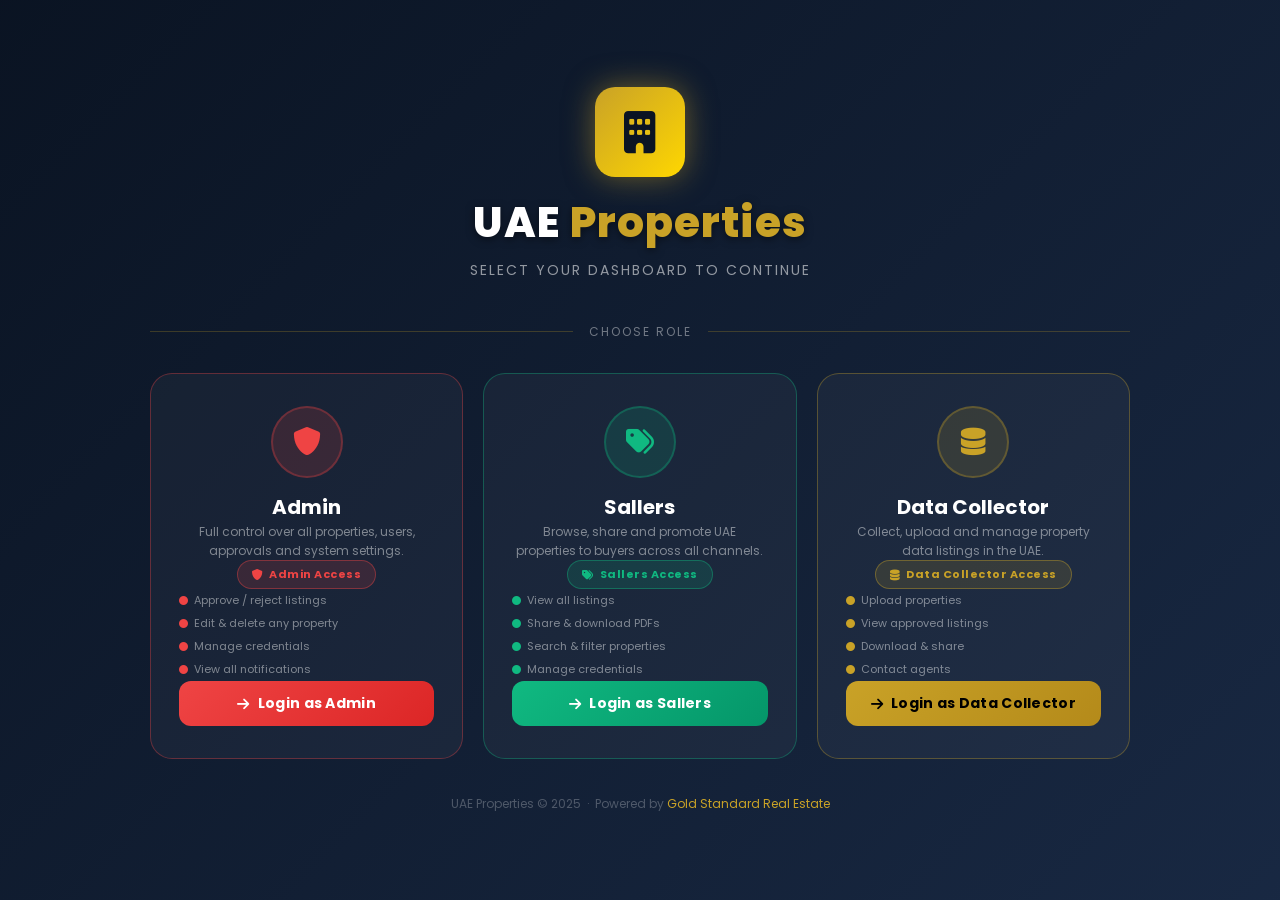
==== index.html @ 4ea193b5 "Add files via upload" ====
<!DOCTYPE html>
<html lang="en">

<head>
  <meta charset="UTF-8">
  <meta name="viewport" content="width=device-width, initial-scale=1.0">
  <title>UAE Properties – Login Portal</title>
  <link rel="preconnect" href="https://fonts.googleapis.com">
  <link href="https://fonts.googleapis.com/css2?family=Poppins:wght@300;400;500;600;700;800&display=swap"
    rel="stylesheet">
  <link rel="stylesheet" href="https://cdnjs.cloudflare.com/ajax/libs/font-awesome/6.0.0-beta3/css/all.min.css">
  <style>
    * {
      margin: 0;
      padding: 0;
      box-sizing: border-box;
      font-family: 'Poppins', sans-serif
    }

    :root {
      --primary: #c9a227;
      --primary-dark: #b48a1a;
      --admin: #ef4444;
      --marketing: #10b981;
      --user: #c9a227
    }

    body {
      min-height: 100vh;
      display: flex;
      flex-direction: column;
      justify-content: center;
      align-items: center;
      background: #0b1423;
      overflow-x: hidden;
      padding: 20px
    }

    /* ===== BACKGROUND ===== */
    .bg-wrap {
      position: fixed;
      inset: 0;
      z-index: 0
    }

    .bg-wrap img {
      width: 100%;
      height: 100%;
      object-fit: cover;
      opacity: 0.18
    }

    .bg-overlay {
      position: absolute;
      inset: 0;
      background: linear-gradient(135deg, #0b1423ee 0%, #1a2a45ee 100%)
    }

    /* Animated gold lines */
    .bg-lines {
      position: fixed;
      inset: 0;
      z-index: 0;
      pointer-events: none;
      overflow: hidden
    }

    .bg-lines span {
      position: absolute;
      display: block;
      background: linear-gradient(90deg, transparent, rgba(201, 162, 39, 0.15), transparent);
      height: 1px;
      width: 100%;
      animation: lineScan 6s linear infinite;
      opacity: 0
    }

    .bg-lines span:nth-child(1) {
      top: 20%;
      animation-delay: 0s
    }

    .bg-lines span:nth-child(2) {
      top: 45%;
      animation-delay: 2s
    }

    .bg-lines span:nth-child(3) {
      top: 70%;
      animation-delay: 4s
    }

    @keyframes lineScan {
      0% {
        opacity: 0;
        transform: translateX(-100%)
      }

      20% {
        opacity: 1
      }

      80% {
        opacity: 1
      }

      100% {
        opacity: 0;
        transform: translateX(100%)
      }
    }

    /* ===== PORTAL WRAPPER ===== */
    .portal {
      position: relative;
      z-index: 1;
      width: 100%;
      max-width: 980px
    }

    /* ===== HEADER ===== */
    .portal-header {
      text-align: center;
      margin-bottom: 42px
    }

    .portal-logo {
      width: 90px;
      height: 90px;
      object-fit: contain;
      margin-bottom: 14px;
      filter: drop-shadow(0 0 24px rgba(201, 162, 39, 0.5));
      animation: logoPulse 3s ease-in-out infinite
    }

    @keyframes logoPulse {

      0%,
      100% {
        filter: drop-shadow(0 0 20px rgba(201, 162, 39, 0.4))
      }

      50% {
        filter: drop-shadow(0 0 40px rgba(201, 162, 39, 0.8))
      }
    }

    .portal-logo-fallback {
      width: 90px;
      height: 90px;
      background: linear-gradient(135deg, #c9a227, #ffd700);
      border-radius: 20px;
      display: flex;
      align-items: center;
      justify-content: center;
      margin: 0 auto 14px;
      box-shadow: 0 0 30px rgba(201, 162, 39, 0.5);
      animation: logoPulse 3s ease-in-out infinite
    }

    .portal-logo-fallback i {
      font-size: 42px;
      color: #0b1423
    }

    .portal-header h1 {
      font-size: clamp(26px, 5vw, 42px);
      font-weight: 800;
      color: #fff;
      letter-spacing: 1px;
      text-shadow: 0 2px 8px rgba(0, 0, 0, 0.5)
    }

    .portal-header h1 span {
      color: var(--primary)
    }

    .portal-tagline {
      color: rgba(255, 255, 255, 0.55);
      font-size: 14px;
      margin-top: 6px;
      letter-spacing: 2px;
      text-transform: uppercase
    }

    /* ===== DIVIDER ===== */
    .portal-divider {
      display: flex;
      align-items: center;
      gap: 16px;
      margin-bottom: 32px
    }

    .portal-divider::before,
    .portal-divider::after {
      content: '';
      flex: 1;
      height: 1px;
      background: rgba(201, 162, 39, 0.25)
    }

    .portal-divider span {
      color: rgba(255, 255, 255, 0.4);
      font-size: 12px;
      white-space: nowrap;
      letter-spacing: 2px
    }

    /* ===== CARDS GRID ===== */
    .cards-grid {
      display: grid;
      grid-template-columns: repeat(3, 1fr);
      gap: 20px
    }

    /* ===== LOGIN CARD ===== */
    .login-card {
      background: rgba(255, 255, 255, 0.04);
      border: 1.5px solid rgba(255, 255, 255, 0.1);
      border-radius: 22px;
      padding: 32px 28px;
      cursor: pointer;
      transition: all 0.35s cubic-bezier(0.175, 0.885, 0.32, 1.275);
      position: relative;
      overflow: hidden;
      text-align: center;
      display: flex;
      flex-direction: column;
      align-items: center;
      gap: 14px
    }

    .login-card::before {
      content: '';
      position: absolute;
      inset: 0;
      border-radius: 22px;
      opacity: 0;
      transition: opacity 0.3s
    }

    .login-card:hover {
      transform: translateY(-8px);
      box-shadow: 0 24px 60px rgba(0, 0, 0, 0.4)
    }

    .login-card:hover::before {
      opacity: 1
    }

    /* Admin card */
    .card-admin {
      border-color: rgba(239, 68, 68, 0.35)
    }

    .card-admin::before {
      background: radial-gradient(ellipse at top, rgba(239, 68, 68, 0.12) 0%, transparent 70%)
    }

    .card-admin:hover {
      border-color: rgba(239, 68, 68, 0.7);
      box-shadow: 0 24px 60px rgba(239, 68, 68, 0.2)
    }

    /* Marketing card */
    .card-marketing {
      border-color: rgba(16, 185, 129, 0.35)
    }

    .card-marketing::before {
      background: radial-gradient(ellipse at top, rgba(16, 185, 129, 0.12) 0%, transparent 70%)
    }

    .card-marketing:hover {
      border-color: rgba(16, 185, 129, 0.7);
      box-shadow: 0 24px 60px rgba(16, 185, 129, 0.2)
    }

    /* User card */
    .card-user {
      border-color: rgba(201, 162, 39, 0.35)
    }

    .card-user::before {
      background: radial-gradient(ellipse at top, rgba(201, 162, 39, 0.12) 0%, transparent 70%)
    }

    .card-user:hover {
      border-color: rgba(201, 162, 39, 0.7);
      box-shadow: 0 24px 60px rgba(201, 162, 39, 0.2)
    }

    /* Card Icon */
    .card-icon-wrap {
      width: 72px;
      height: 72px;
      border-radius: 50%;
      display: flex;
      align-items: center;
      justify-content: center;
      font-size: 28px;
      position: relative;
      z-index: 1
    }

    .card-admin .card-icon-wrap {
      background: rgba(239, 68, 68, 0.15);
      color: #ef4444;
      border: 2px solid rgba(239, 68, 68, 0.3)
    }

    .card-marketing .card-icon-wrap {
      background: rgba(16, 185, 129, 0.15);
      color: #10b981;
      border: 2px solid rgba(16, 185, 129, 0.3)
    }

    .card-user .card-icon-wrap {
      background: rgba(201, 162, 39, 0.15);
      color: #c9a227;
      border: 2px solid rgba(201, 162, 39, 0.3)
    }

    .card-title {
      font-size: 20px;
      font-weight: 700;
      color: #fff;
      position: relative;
      z-index: 1
    }

    .card-desc {
      font-size: 12px;
      color: rgba(255, 255, 255, 0.45);
      line-height: 1.6;
      position: relative;
      z-index: 1
    }

    /* Card badge */
    .card-badge {
      display: inline-flex;
      align-items: center;
      gap: 6px;
      padding: 5px 14px;
      border-radius: 20px;
      font-size: 11px;
      font-weight: 700;
      letter-spacing: 0.5px;
      position: relative;
      z-index: 1
    }

    .card-admin .card-badge {
      background: rgba(239, 68, 68, 0.15);
      color: #ef4444;
      border: 1px solid rgba(239, 68, 68, 0.4)
    }

    .card-marketing .card-badge {
      background: rgba(16, 185, 129, 0.15);
      color: #10b981;
      border: 1px solid rgba(16, 185, 129, 0.4)
    }

    .card-user .card-badge {
      background: rgba(201, 162, 39, 0.15);
      color: #c9a227;
      border: 1px solid rgba(201, 162, 39, 0.4)
    }

    /* Card CTA button */
    .card-btn {
      width: 100%;
      padding: 12px;
      border: none;
      border-radius: 12px;
      font-size: 14px;
      font-weight: 700;
      cursor: pointer;
      transition: all 0.3s;
      display: flex;
      align-items: center;
      justify-content: center;
      gap: 8px;
      position: relative;
      z-index: 1;
      letter-spacing: 0.3px
    }

    .card-admin .card-btn {
      background: linear-gradient(135deg, #ef4444, #dc2626);
      color: #fff
    }

    .card-admin .card-btn:hover {
      background: linear-gradient(135deg, #dc2626, #b91c1c);
      box-shadow: 0 6px 20px rgba(239, 68, 68, 0.4)
    }

    .card-marketing .card-btn {
      background: linear-gradient(135deg, #10b981, #059669);
      color: #fff
    }

    .card-marketing .card-btn:hover {
      background: linear-gradient(135deg, #059669, #047857);
      box-shadow: 0 6px 20px rgba(16, 185, 129, 0.4)
    }

    .card-user .card-btn {
      background: linear-gradient(135deg, #c9a227, #b48a1a);
      color: #000
    }

    .card-user .card-btn:hover {
      background: linear-gradient(135deg, #d4ad30, #c9a227);
      box-shadow: 0 6px 20px rgba(201, 162, 39, 0.4)
    }

    /* Features list */
    .card-features {
      list-style: none;
      width: 100%;
      text-align: left;
      position: relative;
      z-index: 1
    }

    .card-features li {
      font-size: 11px;
      color: rgba(255, 255, 255, 0.45);
      padding: 3px 0;
      display: flex;
      align-items: center;
      gap: 6px
    }

    .card-features li i {
      font-size: 9px
    }

    .card-admin .card-features li i {
      color: #ef4444
    }

    .card-marketing .card-features li i {
      color: #10b981
    }

    .card-user .card-features li i {
      color: #c9a227
    }

    /* ===== FOOTER ===== */
    .portal-footer {
      text-align: center;
      margin-top: 36px;
      color: rgba(255, 255, 255, 0.25);
      font-size: 12px;
      position: relative;
      z-index: 1
    }

    .portal-footer span {
      color: var(--primary)
    }

    /* ===== MOBILE RESPONSIVE ===== */
    @media(max-width:700px) {
      .cards-grid {
        grid-template-columns: 1fr;
        gap: 14px
      }

      .login-card {
        flex-direction: row;
        text-align: left;
        padding: 20px;
        gap: 16px;
        align-items: center
      }

      .card-icon-wrap {
        width: 52px;
        height: 52px;
        font-size: 20px;
        flex-shrink: 0
      }

      .card-features {
        display: none
      }

      .card-title {
        font-size: 17px
      }

      .card-desc {
        font-size: 11px
      }

      .portal-header {
        margin-bottom: 28px
      }

      .cards-grid-inner {
        flex: 1;
        display: flex;
        flex-direction: column;
        gap: 8px;
        min-width: 0
      }

      .card-btn {
        padding: 10px
      }
    }

    @media(max-width:480px) {
      body {
        padding: 14px
      }

      .portal-header h1 {
        font-size: 22px
      }

      .portal-logo-fallback {
        width: 70px;
        height: 70px
      }

      .portal-logo-fallback i {
        font-size: 32px
      }
    }
  </style>
</head>

<body>

  <!-- Background -->
  <div class="bg-wrap">
    <img src="https://images.unsplash.com/photo-1512453979798-5ea266f8880c?w=1600" alt=""
      onerror="this.style.display='none'">
    <div class="bg-overlay"></div>
  </div>
  <div class="bg-lines"><span></span><span></span><span></span></div>

  <!-- Portal -->
  <div class="portal">

    <!-- Header -->
    <div class="portal-header">
      <div class="portal-logo-fallback">
        <i class="fas fa-building"></i>
      </div>
      <h1>UAE <span>Properties</span></h1>
      <p class="portal-tagline">Select your dashboard to continue</p>
    </div>

    <div class="portal-divider"><span>CHOOSE ROLE</span></div>

    <!-- Cards -->
    <div class="cards-grid">

      <!-- Admin -->
      <div class="login-card card-admin" onclick="goto('admin.html')">
        <div class="card-icon-wrap"><i class="fas fa-shield-alt"></i></div>
        <div class="cards-grid-inner" style="width:100%">
          <div class="card-title">Admin</div>
          <div class="card-desc">Full control over all properties, users, approvals and system settings.</div>
          <div class="card-badge"><i class="fas fa-shield-alt"></i> Admin Access</div>
          <ul class="card-features">
            <li><i class="fas fa-circle"></i> Approve / reject listings</li>
            <li><i class="fas fa-circle"></i> Edit & delete any property</li>
            <li><i class="fas fa-circle"></i> Manage credentials</li>
            <li><i class="fas fa-circle"></i> View all notifications</li>
          </ul>
          <button class="card-btn"><i class="fas fa-arrow-right"></i> Login as Admin</button>
        </div>
      </div>

      <!-- Marketing -->
      <div class="login-card card-marketing" onclick="goto('sallers.html')">
        <div class="card-icon-wrap"><i class="fas fa-tags"></i></div>
        <div class="cards-grid-inner" style="width:100%">
          <div class="card-title">Sallers</div>
          <div class="card-desc">Browse, share and promote UAE properties to buyers across all channels.</div>
          <div class="card-badge"><i class="fas fa-tags"></i> Sallers Access</div>
          <ul class="card-features">
            <li><i class="fas fa-circle"></i> View all listings</li>
            <li><i class="fas fa-circle"></i> Share & download PDFs</li>
            <li><i class="fas fa-circle"></i> Search & filter properties</li>
            <li><i class="fas fa-circle"></i> Manage credentials</li>
          </ul>
          <button class="card-btn"><i class="fas fa-arrow-right"></i> Login as Sallers</button>
        </div>
      </div>

      <!-- User -->
      <div class="login-card card-user" onclick="goto('data_collector.html')">
        <div class="card-icon-wrap"><i class="fas fa-database"></i></div>
        <div class="cards-grid-inner" style="width:100%">
          <div class="card-title">Data Collector</div>
          <div class="card-desc">Collect, upload and manage property data listings in the UAE.</div>
          <div class="card-badge"><i class="fas fa-database"></i> Data Collector Access</div>
          <ul class="card-features">
            <li><i class="fas fa-circle"></i> Upload properties</li>
            <li><i class="fas fa-circle"></i> View approved listings</li>
            <li><i class="fas fa-circle"></i> Download & share</li>
            <li><i class="fas fa-circle"></i> Contact agents</li>
          </ul>
          <button class="card-btn"><i class="fas fa-arrow-right"></i> Login as Data Collector</button>
        </div>
      </div>

    </div>

    <div class="portal-footer">
      <p>UAE Properties &copy; 2025 &nbsp;·&nbsp; Powered by <span>Gold Standard Real Estate</span></p>
    </div>
  </div>

  <script>
    function goto(page) {
      // ripple effect
      window.location.href = page;
    }

    // tawk to plugin code 
    // ============================
    var Tawk_API = Tawk_API || {}, Tawk_LoadStart = new Date();
    (function () {
      var s1 = document.createElement("script"), s0 = document.getElementsByTagName("script")[0];
      s1.async = true;
      s1.src = 'https://embed.tawk.to/69eee946d0fd481c759f8d42/1jn6juf3h';
      s1.charset = 'UTF-8';
      s1.setAttribute('crossorigin', '*');
      s0.parentNode.insertBefore(s1, s0);
    })();

    // Keyboard nav
    document.querySelectorAll('.login-card').forEach(card => {
      card.setAttribute('tabindex', '0');
      card.addEventListener('keypress', e => { if (e.key === 'Enter') card.click() });
    });
  </script>
</body>

</html>
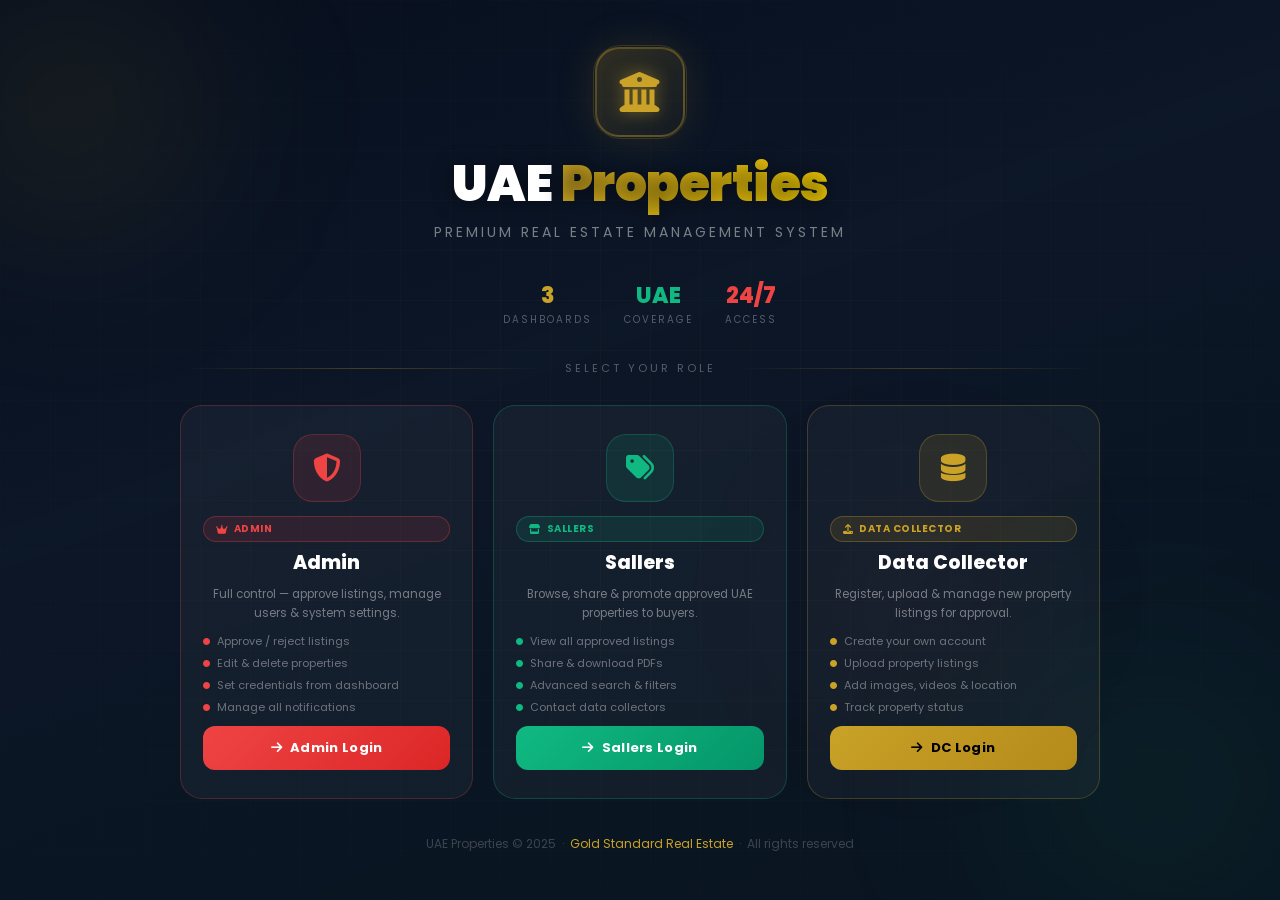
==== commit 33959334: "Add files via upload" ====
--- a/index.html
+++ b/index.html
@@ -1,652 +1,208 @@
 <!DOCTYPE html>
 <html lang="en">
-
 <head>
-  <meta charset="UTF-8">
-  <meta name="viewport" content="width=device-width, initial-scale=1.0">
-  <title>UAE Properties – Login Portal</title>
-  <link rel="preconnect" href="https://fonts.googleapis.com">
-  <link href="https://fonts.googleapis.com/css2?family=Poppins:wght@300;400;500;600;700;800&display=swap"
-    rel="stylesheet">
-  <link rel="stylesheet" href="https://cdnjs.cloudflare.com/ajax/libs/font-awesome/6.0.0-beta3/css/all.min.css">
-  <style>
-    * {
-      margin: 0;
-      padding: 0;
-      box-sizing: border-box;
-      font-family: 'Poppins', sans-serif
-    }
-
-    :root {
-      --primary: #c9a227;
-      --primary-dark: #b48a1a;
-      --admin: #ef4444;
-      --marketing: #10b981;
-      --user: #c9a227
-    }
-
-    body {
-      min-height: 100vh;
-      display: flex;
-      flex-direction: column;
-      justify-content: center;
-      align-items: center;
-      background: #0b1423;
-      overflow-x: hidden;
-      padding: 20px
-    }
-
-    /* ===== BACKGROUND ===== */
-    .bg-wrap {
-      position: fixed;
-      inset: 0;
-      z-index: 0
-    }
-
-    .bg-wrap img {
-      width: 100%;
-      height: 100%;
-      object-fit: cover;
-      opacity: 0.18
-    }
-
-    .bg-overlay {
-      position: absolute;
-      inset: 0;
-      background: linear-gradient(135deg, #0b1423ee 0%, #1a2a45ee 100%)
-    }
-
-    /* Animated gold lines */
-    .bg-lines {
-      position: fixed;
-      inset: 0;
-      z-index: 0;
-      pointer-events: none;
-      overflow: hidden
-    }
-
-    .bg-lines span {
-      position: absolute;
-      display: block;
-      background: linear-gradient(90deg, transparent, rgba(201, 162, 39, 0.15), transparent);
-      height: 1px;
-      width: 100%;
-      animation: lineScan 6s linear infinite;
-      opacity: 0
-    }
-
-    .bg-lines span:nth-child(1) {
-      top: 20%;
-      animation-delay: 0s
-    }
-
-    .bg-lines span:nth-child(2) {
-      top: 45%;
-      animation-delay: 2s
-    }
-
-    .bg-lines span:nth-child(3) {
-      top: 70%;
-      animation-delay: 4s
-    }
-
-    @keyframes lineScan {
-      0% {
-        opacity: 0;
-        transform: translateX(-100%)
-      }
-
-      20% {
-        opacity: 1
-      }
-
-      80% {
-        opacity: 1
-      }
-
-      100% {
-        opacity: 0;
-        transform: translateX(100%)
-      }
-    }
-
-    /* ===== PORTAL WRAPPER ===== */
-    .portal {
-      position: relative;
-      z-index: 1;
-      width: 100%;
-      max-width: 980px
-    }
-
-    /* ===== HEADER ===== */
-    .portal-header {
-      text-align: center;
-      margin-bottom: 42px
-    }
-
-    .portal-logo {
-      width: 90px;
-      height: 90px;
-      object-fit: contain;
-      margin-bottom: 14px;
-      filter: drop-shadow(0 0 24px rgba(201, 162, 39, 0.5));
-      animation: logoPulse 3s ease-in-out infinite
-    }
-
-    @keyframes logoPulse {
-
-      0%,
-      100% {
-        filter: drop-shadow(0 0 20px rgba(201, 162, 39, 0.4))
-      }
-
-      50% {
-        filter: drop-shadow(0 0 40px rgba(201, 162, 39, 0.8))
-      }
-    }
-
-    .portal-logo-fallback {
-      width: 90px;
-      height: 90px;
-      background: linear-gradient(135deg, #c9a227, #ffd700);
-      border-radius: 20px;
-      display: flex;
-      align-items: center;
-      justify-content: center;
-      margin: 0 auto 14px;
-      box-shadow: 0 0 30px rgba(201, 162, 39, 0.5);
-      animation: logoPulse 3s ease-in-out infinite
-    }
-
-    .portal-logo-fallback i {
-      font-size: 42px;
-      color: #0b1423
-    }
-
-    .portal-header h1 {
-      font-size: clamp(26px, 5vw, 42px);
-      font-weight: 800;
-      color: #fff;
-      letter-spacing: 1px;
-      text-shadow: 0 2px 8px rgba(0, 0, 0, 0.5)
-    }
-
-    .portal-header h1 span {
-      color: var(--primary)
-    }
-
-    .portal-tagline {
-      color: rgba(255, 255, 255, 0.55);
-      font-size: 14px;
-      margin-top: 6px;
-      letter-spacing: 2px;
-      text-transform: uppercase
-    }
-
-    /* ===== DIVIDER ===== */
-    .portal-divider {
-      display: flex;
-      align-items: center;
-      gap: 16px;
-      margin-bottom: 32px
-    }
-
-    .portal-divider::before,
-    .portal-divider::after {
-      content: '';
-      flex: 1;
-      height: 1px;
-      background: rgba(201, 162, 39, 0.25)
-    }
-
-    .portal-divider span {
-      color: rgba(255, 255, 255, 0.4);
-      font-size: 12px;
-      white-space: nowrap;
-      letter-spacing: 2px
-    }
-
-    /* ===== CARDS GRID ===== */
-    .cards-grid {
-      display: grid;
-      grid-template-columns: repeat(3, 1fr);
-      gap: 20px
-    }
-
-    /* ===== LOGIN CARD ===== */
-    .login-card {
-      background: rgba(255, 255, 255, 0.04);
-      border: 1.5px solid rgba(255, 255, 255, 0.1);
-      border-radius: 22px;
-      padding: 32px 28px;
-      cursor: pointer;
-      transition: all 0.35s cubic-bezier(0.175, 0.885, 0.32, 1.275);
-      position: relative;
-      overflow: hidden;
-      text-align: center;
-      display: flex;
-      flex-direction: column;
-      align-items: center;
-      gap: 14px
-    }
-
-    .login-card::before {
-      content: '';
-      position: absolute;
-      inset: 0;
-      border-radius: 22px;
-      opacity: 0;
-      transition: opacity 0.3s
-    }
-
-    .login-card:hover {
-      transform: translateY(-8px);
-      box-shadow: 0 24px 60px rgba(0, 0, 0, 0.4)
-    }
-
-    .login-card:hover::before {
-      opacity: 1
-    }
-
-    /* Admin card */
-    .card-admin {
-      border-color: rgba(239, 68, 68, 0.35)
-    }
-
-    .card-admin::before {
-      background: radial-gradient(ellipse at top, rgba(239, 68, 68, 0.12) 0%, transparent 70%)
-    }
-
-    .card-admin:hover {
-      border-color: rgba(239, 68, 68, 0.7);
-      box-shadow: 0 24px 60px rgba(239, 68, 68, 0.2)
-    }
-
-    /* Marketing card */
-    .card-marketing {
-      border-color: rgba(16, 185, 129, 0.35)
-    }
-
-    .card-marketing::before {
-      background: radial-gradient(ellipse at top, rgba(16, 185, 129, 0.12) 0%, transparent 70%)
-    }
-
-    .card-marketing:hover {
-      border-color: rgba(16, 185, 129, 0.7);
-      box-shadow: 0 24px 60px rgba(16, 185, 129, 0.2)
-    }
-
-    /* User card */
-    .card-user {
-      border-color: rgba(201, 162, 39, 0.35)
-    }
-
-    .card-user::before {
-      background: radial-gradient(ellipse at top, rgba(201, 162, 39, 0.12) 0%, transparent 70%)
-    }
-
-    .card-user:hover {
-      border-color: rgba(201, 162, 39, 0.7);
-      box-shadow: 0 24px 60px rgba(201, 162, 39, 0.2)
-    }
-
-    /* Card Icon */
-    .card-icon-wrap {
-      width: 72px;
-      height: 72px;
-      border-radius: 50%;
-      display: flex;
-      align-items: center;
-      justify-content: center;
-      font-size: 28px;
-      position: relative;
-      z-index: 1
-    }
-
-    .card-admin .card-icon-wrap {
-      background: rgba(239, 68, 68, 0.15);
-      color: #ef4444;
-      border: 2px solid rgba(239, 68, 68, 0.3)
-    }
-
-    .card-marketing .card-icon-wrap {
-      background: rgba(16, 185, 129, 0.15);
-      color: #10b981;
-      border: 2px solid rgba(16, 185, 129, 0.3)
-    }
-
-    .card-user .card-icon-wrap {
-      background: rgba(201, 162, 39, 0.15);
-      color: #c9a227;
-      border: 2px solid rgba(201, 162, 39, 0.3)
-    }
-
-    .card-title {
-      font-size: 20px;
-      font-weight: 700;
-      color: #fff;
-      position: relative;
-      z-index: 1
-    }
-
-    .card-desc {
-      font-size: 12px;
-      color: rgba(255, 255, 255, 0.45);
-      line-height: 1.6;
-      position: relative;
-      z-index: 1
-    }
-
-    /* Card badge */
-    .card-badge {
-      display: inline-flex;
-      align-items: center;
-      gap: 6px;
-      padding: 5px 14px;
-      border-radius: 20px;
-      font-size: 11px;
-      font-weight: 700;
-      letter-spacing: 0.5px;
-      position: relative;
-      z-index: 1
-    }
-
-    .card-admin .card-badge {
-      background: rgba(239, 68, 68, 0.15);
-      color: #ef4444;
-      border: 1px solid rgba(239, 68, 68, 0.4)
-    }
-
-    .card-marketing .card-badge {
-      background: rgba(16, 185, 129, 0.15);
-      color: #10b981;
-      border: 1px solid rgba(16, 185, 129, 0.4)
-    }
-
-    .card-user .card-badge {
-      background: rgba(201, 162, 39, 0.15);
-      color: #c9a227;
-      border: 1px solid rgba(201, 162, 39, 0.4)
-    }
-
-    /* Card CTA button */
-    .card-btn {
-      width: 100%;
-      padding: 12px;
-      border: none;
-      border-radius: 12px;
-      font-size: 14px;
-      font-weight: 700;
-      cursor: pointer;
-      transition: all 0.3s;
-      display: flex;
-      align-items: center;
-      justify-content: center;
-      gap: 8px;
-      position: relative;
-      z-index: 1;
-      letter-spacing: 0.3px
-    }
-
-    .card-admin .card-btn {
-      background: linear-gradient(135deg, #ef4444, #dc2626);
-      color: #fff
-    }
-
-    .card-admin .card-btn:hover {
-      background: linear-gradient(135deg, #dc2626, #b91c1c);
-      box-shadow: 0 6px 20px rgba(239, 68, 68, 0.4)
-    }
-
-    .card-marketing .card-btn {
-      background: linear-gradient(135deg, #10b981, #059669);
-      color: #fff
-    }
-
-    .card-marketing .card-btn:hover {
-      background: linear-gradient(135deg, #059669, #047857);
-      box-shadow: 0 6px 20px rgba(16, 185, 129, 0.4)
-    }
-
-    .card-user .card-btn {
-      background: linear-gradient(135deg, #c9a227, #b48a1a);
-      color: #000
-    }
-
-    .card-user .card-btn:hover {
-      background: linear-gradient(135deg, #d4ad30, #c9a227);
-      box-shadow: 0 6px 20px rgba(201, 162, 39, 0.4)
-    }
-
-    /* Features list */
-    .card-features {
-      list-style: none;
-      width: 100%;
-      text-align: left;
-      position: relative;
-      z-index: 1
-    }
-
-    .card-features li {
-      font-size: 11px;
-      color: rgba(255, 255, 255, 0.45);
-      padding: 3px 0;
-      display: flex;
-      align-items: center;
-      gap: 6px
-    }
-
-    .card-features li i {
-      font-size: 9px
-    }
-
-    .card-admin .card-features li i {
-      color: #ef4444
-    }
-
-    .card-marketing .card-features li i {
-      color: #10b981
-    }
-
-    .card-user .card-features li i {
-      color: #c9a227
-    }
-
-    /* ===== FOOTER ===== */
-    .portal-footer {
-      text-align: center;
-      margin-top: 36px;
-      color: rgba(255, 255, 255, 0.25);
-      font-size: 12px;
-      position: relative;
-      z-index: 1
-    }
-
-    .portal-footer span {
-      color: var(--primary)
-    }
-
-    /* ===== MOBILE RESPONSIVE ===== */
-    @media(max-width:700px) {
-      .cards-grid {
-        grid-template-columns: 1fr;
-        gap: 14px
-      }
-
-      .login-card {
-        flex-direction: row;
-        text-align: left;
-        padding: 20px;
-        gap: 16px;
-        align-items: center
-      }
-
-      .card-icon-wrap {
-        width: 52px;
-        height: 52px;
-        font-size: 20px;
-        flex-shrink: 0
-      }
-
-      .card-features {
-        display: none
-      }
-
-      .card-title {
-        font-size: 17px
-      }
-
-      .card-desc {
-        font-size: 11px
-      }
-
-      .portal-header {
-        margin-bottom: 28px
-      }
-
-      .cards-grid-inner {
-        flex: 1;
-        display: flex;
-        flex-direction: column;
-        gap: 8px;
-        min-width: 0
-      }
-
-      .card-btn {
-        padding: 10px
-      }
-    }
-
-    @media(max-width:480px) {
-      body {
-        padding: 14px
-      }
-
-      .portal-header h1 {
-        font-size: 22px
-      }
-
-      .portal-logo-fallback {
-        width: 70px;
-        height: 70px
-      }
-
-      .portal-logo-fallback i {
-        font-size: 32px
-      }
-    }
-  </style>
+<meta charset="UTF-8">
+<meta name="viewport" content="width=device-width, initial-scale=1.0">
+<title>UAE Properties — Portal</title>
+<link href="https://fonts.googleapis.com/css2?family=Poppins:wght@300;400;500;600;700;800;900&display=swap" rel="stylesheet">
+<link rel="stylesheet" href="https://cdnjs.cloudflare.com/ajax/libs/font-awesome/6.4.0/css/all.min.css">
+<style>
+*{margin:0;padding:0;box-sizing:border-box}
+:root{--gold:#c9a227;--gold-light:#ffd700;--gold-dark:#a07c10;--red:#ef4444;--green:#10b981;--bg:#080f1e;--bg2:#0d1829;--card-bg:rgba(255,255,255,0.04)}
+body{font-family:'Poppins',sans-serif;min-height:100vh;background:var(--bg);display:flex;flex-direction:column;overflow-x:hidden}
+.bg-scene{position:fixed;inset:0;z-index:0;overflow:hidden}
+.bg-img{position:absolute;inset:0;background:url('https://images.unsplash.com/photo-1512453979798-5ea266f8880c?w=1600&q=80') center/cover no-repeat;opacity:.12;filter:blur(2px) brightness(0.6);animation:bgPan 30s ease-in-out infinite alternate}
+@keyframes bgPan{from{transform:scale(1.05) translateX(0)}to{transform:scale(1.12) translateX(-2%)}}
+.bg-grad{position:absolute;inset:0;background:linear-gradient(160deg,#080f1eee 0%,#0d1829dd 40%,#0a1520ee 100%)}
+.bg-grid{position:absolute;inset:0;background-image:linear-gradient(rgba(201,162,39,.04) 1px,transparent 1px),linear-gradient(90deg,rgba(201,162,39,.04) 1px,transparent 1px);background-size:50px 50px;mask-image:radial-gradient(ellipse 80% 80% at 50% 50%,black 0%,transparent 100%)}
+.orb{position:absolute;border-radius:50%;filter:blur(80px);animation:orbFloat 8s ease-in-out infinite;pointer-events:none}
+.orb-1{width:400px;height:400px;background:radial-gradient(circle,rgba(201,162,39,.12),transparent 70%);top:-10%;left:-10%;animation-delay:0s}
+.orb-2{width:500px;height:500px;background:radial-gradient(circle,rgba(16,185,129,.08),transparent 70%);bottom:-15%;right:-10%;animation-delay:3s}
+.orb-3{width:300px;height:300px;background:radial-gradient(circle,rgba(239,68,68,.07),transparent 70%);top:50%;left:60%;animation-delay:5s}
+@keyframes orbFloat{0%,100%{transform:translateY(0)}50%{transform:translateY(-30px)}}
+.scan-lines{position:absolute;inset:0;overflow:hidden;pointer-events:none}
+.scan-line{position:absolute;width:100%;height:1px;background:linear-gradient(90deg,transparent,rgba(201,162,39,.08),transparent);animation:scan 8s linear infinite;opacity:0}
+.scan-line:nth-child(1){animation-delay:0s}.scan-line:nth-child(2){animation-delay:2.5s}.scan-line:nth-child(3){animation-delay:5s}
+@keyframes scan{0%{top:-2%;opacity:0}10%{opacity:1}90%{opacity:1}100%{top:102%;opacity:0}}
+.portal{position:relative;z-index:1;display:flex;flex-direction:column;align-items:center;justify-content:center;min-height:100vh;padding:30px 20px;gap:0}
+.portal-header{text-align:center;margin-bottom:36px;animation:fadeDown .8s ease both}
+@keyframes fadeDown{from{opacity:0;transform:translateY(-24px)}to{opacity:1;transform:translateY(0)}}
+@keyframes fadeUp{from{opacity:0;transform:translateY(20px)}to{opacity:1;transform:translateY(0)}}
+.brand-icon{width:90px;height:90px;background:linear-gradient(135deg,rgba(201,162,39,.2),rgba(201,162,39,.05));border:2px solid rgba(201,162,39,.35);border-radius:24px;display:flex;align-items:center;justify-content:center;margin:0 auto 20px;position:relative;animation:iconPulse 3s ease-in-out infinite;box-shadow:0 0 40px rgba(201,162,39,.15)}
+.brand-icon i{font-size:40px;color:var(--gold);filter:drop-shadow(0 0 8px rgba(201,162,39,.5))}
+.brand-icon::after{content:'';position:absolute;inset:-4px;border-radius:28px;border:1px solid rgba(201,162,39,.2);animation:iconRing 3s ease-in-out infinite}
+@keyframes iconPulse{0%,100%{box-shadow:0 0 30px rgba(201,162,39,.15)}50%{box-shadow:0 0 60px rgba(201,162,39,.3)}}
+@keyframes iconRing{0%,100%{transform:scale(1);opacity:.5}50%{transform:scale(1.08);opacity:1}}
+.portal-title{font-size:clamp(28px,6vw,50px);font-weight:900;color:#fff;letter-spacing:-0.5px;text-shadow:0 2px 20px rgba(0,0,0,.5);line-height:1.1}
+.portal-title span{color:transparent;background:linear-gradient(135deg,var(--gold),var(--gold-light));-webkit-background-clip:text;background-clip:text}
+.portal-sub{margin-top:10px;color:rgba(255,255,255,.45);font-size:clamp(11px,2.5vw,14px);letter-spacing:3px;text-transform:uppercase}
+.stats-bar{display:flex;gap:32px;justify-content:center;margin-bottom:32px;animation:fadeUp .8s .15s ease both}
+.stat{text-align:center}
+.stat-num{font-size:22px;font-weight:800;color:var(--gold)}
+.stat-lbl{font-size:10px;color:rgba(255,255,255,.3);letter-spacing:2px;text-transform:uppercase}
+.divider{display:flex;align-items:center;gap:16px;width:100%;max-width:920px;margin-bottom:28px;animation:fadeUp .8s .2s ease both}
+.divider::before,.divider::after{content:'';flex:1;height:1px;background:linear-gradient(90deg,transparent,rgba(201,162,39,.3),transparent)}
+.divider span{color:rgba(255,255,255,.3);font-size:11px;letter-spacing:3px;white-space:nowrap}
+.cards{display:grid;grid-template-columns:repeat(3,1fr);gap:20px;width:100%;max-width:920px;animation:fadeUp .8s .3s ease both}
+.card{background:var(--card-bg);border:1.5px solid rgba(255,255,255,.08);border-radius:22px;padding:28px 22px;cursor:pointer;transition:all .35s cubic-bezier(.175,.885,.32,1.275);position:relative;overflow:hidden;display:flex;flex-direction:column;align-items:center;gap:14px;text-align:center;text-decoration:none}
+.card::before{content:'';position:absolute;inset:0;border-radius:22px;opacity:0;transition:opacity .3s}
+.card:hover{transform:translateY(-10px)}
+.card:hover::before{opacity:1}
+.card::after{content:'';position:absolute;top:0;left:20%;right:20%;height:2px;border-radius:0 0 4px 4px;transition:all .3s;opacity:0}
+.card:hover::after{opacity:1;left:10%;right:10%}
+.card-admin{border-color:rgba(239,68,68,.25)}
+.card-admin::before{background:radial-gradient(ellipse at top,rgba(239,68,68,.1),transparent 70%)}
+.card-admin::after{background:linear-gradient(90deg,transparent,#ef4444,transparent)}
+.card-admin:hover{border-color:rgba(239,68,68,.6);box-shadow:0 20px 60px rgba(239,68,68,.18)}
+.card-sallers{border-color:rgba(16,185,129,.25)}
+.card-sallers::before{background:radial-gradient(ellipse at top,rgba(16,185,129,.1),transparent 70%)}
+.card-sallers::after{background:linear-gradient(90deg,transparent,#10b981,transparent)}
+.card-sallers:hover{border-color:rgba(16,185,129,.6);box-shadow:0 20px 60px rgba(16,185,129,.18)}
+.card-dc{border-color:rgba(201,162,39,.25)}
+.card-dc::before{background:radial-gradient(ellipse at top,rgba(201,162,39,.1),transparent 70%)}
+.card-dc::after{background:linear-gradient(90deg,transparent,var(--gold),transparent)}
+.card-dc:hover{border-color:rgba(201,162,39,.6);box-shadow:0 20px 60px rgba(201,162,39,.18)}
+.card-icon{width:68px;height:68px;border-radius:20px;display:flex;align-items:center;justify-content:center;font-size:28px;position:relative;z-index:1;flex-shrink:0;transition:transform .3s}
+.card:hover .card-icon{transform:scale(1.1)}
+.card-admin .card-icon{background:rgba(239,68,68,.12);color:#ef4444;border:1.5px solid rgba(239,68,68,.25)}
+.card-sallers .card-icon{background:rgba(16,185,129,.12);color:#10b981;border:1.5px solid rgba(16,185,129,.25)}
+.card-dc .card-icon{background:rgba(201,162,39,.12);color:var(--gold);border:1.5px solid rgba(201,162,39,.25)}
+.card-badge{display:inline-flex;align-items:center;gap:6px;padding:4px 12px;border-radius:20px;font-size:10px;font-weight:700;letter-spacing:.5px;position:relative;z-index:1}
+.card-admin .card-badge{background:rgba(239,68,68,.12);color:#ef4444;border:1px solid rgba(239,68,68,.3)}
+.card-sallers .card-badge{background:rgba(16,185,129,.12);color:#10b981;border:1px solid rgba(16,185,129,.3)}
+.card-dc .card-badge{background:rgba(201,162,39,.12);color:var(--gold);border:1px solid rgba(201,162,39,.3)}
+.card-title{font-size:19px;font-weight:800;color:#fff;position:relative;z-index:1;line-height:1.2}
+.card-desc{font-size:11.5px;color:rgba(255,255,255,.42);line-height:1.65;position:relative;z-index:1}
+.card-features{list-style:none;width:100%;text-align:left;position:relative;z-index:1;display:flex;flex-direction:column;gap:5px}
+.card-features li{font-size:11px;color:rgba(255,255,255,.38);display:flex;align-items:center;gap:7px}
+.card-features li i{font-size:7px}
+.card-admin .card-features li i{color:#ef4444}
+.card-sallers .card-features li i{color:#10b981}
+.card-dc .card-features li i{color:var(--gold)}
+.card-btn{width:100%;padding:12px 16px;border:none;border-radius:12px;font-size:13px;font-weight:700;cursor:pointer;display:flex;align-items:center;justify-content:center;gap:8px;position:relative;z-index:1;font-family:'Poppins',sans-serif;letter-spacing:.3px;transition:all .25s}
+.card-admin .card-btn{background:linear-gradient(135deg,#ef4444,#dc2626);color:#fff}
+.card-admin .card-btn:hover{box-shadow:0 6px 22px rgba(239,68,68,.45)}
+.card-sallers .card-btn{background:linear-gradient(135deg,#10b981,#059669);color:#fff}
+.card-sallers .card-btn:hover{box-shadow:0 6px 22px rgba(16,185,129,.45)}
+.card-dc .card-btn{background:linear-gradient(135deg,var(--gold),#b48a1a);color:#000}
+.card-dc .card-btn:hover{box-shadow:0 6px 22px rgba(201,162,39,.45)}
+.card-inner{flex:1;display:flex;flex-direction:column;gap:10px;min-width:0;width:100%}
+.portal-footer{position:relative;z-index:1;margin-top:36px;text-align:center;color:rgba(255,255,255,.2);font-size:12px;animation:fadeUp .8s .5s ease both}
+.portal-footer span{color:var(--gold)}
+@media(max-width:700px){
+  .cards{grid-template-columns:1fr;gap:12px}
+  .card{flex-direction:row;text-align:left;padding:18px;gap:14px;align-items:flex-start;border-radius:18px}
+  .card-icon{width:50px;height:50px;font-size:20px;border-radius:14px;flex-shrink:0}
+  .card-features{display:none}
+  .card-title{font-size:16px}
+  .card-desc{font-size:11px}
+  .card-btn{padding:10px 14px;font-size:12px}
+  .stats-bar{gap:20px;margin-bottom:24px}
+  .stat-num{font-size:18px}
+  .portal-header{margin-bottom:24px}
+}
+@media(max-width:480px){
+  .portal{padding:16px 14px}
+  .portal-title{font-size:26px}
+  .brand-icon{width:72px;height:72px;border-radius:20px}
+  .brand-icon i{font-size:32px}
+  .portal-sub{font-size:11px;letter-spacing:2px}
+  .stats-bar{gap:16px}
+  .stat-num{font-size:16px}
+  .stat-lbl{font-size:9px}
+}
+</style>
 </head>
-
 <body>
-
-  <!-- Background -->
-  <div class="bg-wrap">
-    <img src="https://images.unsplash.com/photo-1512453979798-5ea266f8880c?w=1600" alt=""
-      onerror="this.style.display='none'">
-    <div class="bg-overlay"></div>
-  </div>
-  <div class="bg-lines"><span></span><span></span><span></span></div>
-
-  <!-- Portal -->
-  <div class="portal">
-
-    <!-- Header -->
-    <div class="portal-header">
-      <div class="portal-logo-fallback">
-        <i class="fas fa-building"></i>
+<div class="bg-scene">
+  <div class="bg-img"></div>
+  <div class="bg-grad"></div>
+  <div class="bg-grid"></div>
+  <div class="orb orb-1"></div>
+  <div class="orb orb-2"></div>
+  <div class="orb orb-3"></div>
+  <div class="scan-lines">
+    <div class="scan-line"></div>
+    <div class="scan-line"></div>
+    <div class="scan-line"></div>
+  </div>
+</div>
+
+<div class="portal">
+  <div class="portal-header">
+    <div class="brand-icon"><i class="fas fa-building-columns"></i></div>
+    <h1 class="portal-title">UAE <span>Properties</span></h1>
+    <p class="portal-sub">Premium Real Estate Management System</p>
+  </div>
+
+  <div class="stats-bar">
+    <div class="stat"><div class="stat-num">3</div><div class="stat-lbl">Dashboards</div></div>
+    <div class="stat"><div class="stat-num" style="color:#10b981">UAE</div><div class="stat-lbl">Coverage</div></div>
+    <div class="stat"><div class="stat-num" style="color:#ef4444">24/7</div><div class="stat-lbl">Access</div></div>
+  </div>
+
+  <div class="divider"><span>SELECT YOUR ROLE</span></div>
+
+  <div class="cards">
+    <a class="card card-admin" href="admin.html">
+      <div class="card-icon"><i class="fas fa-shield-halved"></i></div>
+      <div class="card-inner">
+        <div class="card-badge"><i class="fas fa-crown"></i> ADMIN</div>
+        <div class="card-title">Admin</div>
+        <div class="card-desc">Full control — approve listings, manage users & system settings.</div>
+        <ul class="card-features">
+          <li><i class="fas fa-circle"></i> Approve / reject listings</li>
+          <li><i class="fas fa-circle"></i> Edit &amp; delete properties</li>
+          <li><i class="fas fa-circle"></i> Set credentials from dashboard</li>
+          <li><i class="fas fa-circle"></i> Manage all notifications</li>
+        </ul>
+        <button class="card-btn"><i class="fas fa-arrow-right"></i> Admin Login</button>
       </div>
-      <h1>UAE <span>Properties</span></h1>
-      <p class="portal-tagline">Select your dashboard to continue</p>
-    </div>
-
-    <div class="portal-divider"><span>CHOOSE ROLE</span></div>
-
-    <!-- Cards -->
-    <div class="cards-grid">
-
-      <!-- Admin -->
-      <div class="login-card card-admin" onclick="goto('admin.html')">
-        <div class="card-icon-wrap"><i class="fas fa-shield-alt"></i></div>
-        <div class="cards-grid-inner" style="width:100%">
-          <div class="card-title">Admin</div>
-          <div class="card-desc">Full control over all properties, users, approvals and system settings.</div>
-          <div class="card-badge"><i class="fas fa-shield-alt"></i> Admin Access</div>
-          <ul class="card-features">
-            <li><i class="fas fa-circle"></i> Approve / reject listings</li>
-            <li><i class="fas fa-circle"></i> Edit & delete any property</li>
-            <li><i class="fas fa-circle"></i> Manage credentials</li>
-            <li><i class="fas fa-circle"></i> View all notifications</li>
-          </ul>
-          <button class="card-btn"><i class="fas fa-arrow-right"></i> Login as Admin</button>
-        </div>
+    </a>
+
+    <a class="card card-sallers" href="sallers.html">
+      <div class="card-icon"><i class="fas fa-tags"></i></div>
+      <div class="card-inner">
+        <div class="card-badge"><i class="fas fa-store"></i> SALLERS</div>
+        <div class="card-title">Sallers</div>
+        <div class="card-desc">Browse, share &amp; promote approved UAE properties to buyers.</div>
+        <ul class="card-features">
+          <li><i class="fas fa-circle"></i> View all approved listings</li>
+          <li><i class="fas fa-circle"></i> Share &amp; download PDFs</li>
+          <li><i class="fas fa-circle"></i> Advanced search &amp; filters</li>
+          <li><i class="fas fa-circle"></i> Contact data collectors</li>
+        </ul>
+        <button class="card-btn"><i class="fas fa-arrow-right"></i> Sallers Login</button>
       </div>
-
-      <!-- Marketing -->
-      <div class="login-card card-marketing" onclick="goto('sallers.html')">
-        <div class="card-icon-wrap"><i class="fas fa-tags"></i></div>
-        <div class="cards-grid-inner" style="width:100%">
-          <div class="card-title">Sallers</div>
-          <div class="card-desc">Browse, share and promote UAE properties to buyers across all channels.</div>
-          <div class="card-badge"><i class="fas fa-tags"></i> Sallers Access</div>
-          <ul class="card-features">
-            <li><i class="fas fa-circle"></i> View all listings</li>
-            <li><i class="fas fa-circle"></i> Share & download PDFs</li>
-            <li><i class="fas fa-circle"></i> Search & filter properties</li>
-            <li><i class="fas fa-circle"></i> Manage credentials</li>
-          </ul>
-          <button class="card-btn"><i class="fas fa-arrow-right"></i> Login as Sallers</button>
-        </div>
+    </a>
+
+    <a class="card card-dc" href="data_collector.html">
+      <div class="card-icon"><i class="fas fa-database"></i></div>
+      <div class="card-inner">
+        <div class="card-badge"><i class="fas fa-upload"></i> DATA COLLECTOR</div>
+        <div class="card-title">Data Collector</div>
+        <div class="card-desc">Register, upload &amp; manage new property listings for approval.</div>
+        <ul class="card-features">
+          <li><i class="fas fa-circle"></i> Create your own account</li>
+          <li><i class="fas fa-circle"></i> Upload property listings</li>
+          <li><i class="fas fa-circle"></i> Add images, videos &amp; location</li>
+          <li><i class="fas fa-circle"></i> Track property status</li>
+        </ul>
+        <button class="card-btn"><i class="fas fa-arrow-right"></i> DC Login</button>
       </div>
-
-      <!-- User -->
-      <div class="login-card card-user" onclick="goto('data_collector.html')">
-        <div class="card-icon-wrap"><i class="fas fa-database"></i></div>
-        <div class="cards-grid-inner" style="width:100%">
-          <div class="card-title">Data Collector</div>
-          <div class="card-desc">Collect, upload and manage property data listings in the UAE.</div>
-          <div class="card-badge"><i class="fas fa-database"></i> Data Collector Access</div>
-          <ul class="card-features">
-            <li><i class="fas fa-circle"></i> Upload properties</li>
-            <li><i class="fas fa-circle"></i> View approved listings</li>
-            <li><i class="fas fa-circle"></i> Download & share</li>
-            <li><i class="fas fa-circle"></i> Contact agents</li>
-          </ul>
-          <button class="card-btn"><i class="fas fa-arrow-right"></i> Login as Data Collector</button>
-        </div>
-      </div>
-
-    </div>
-
-    <div class="portal-footer">
-      <p>UAE Properties &copy; 2025 &nbsp;·&nbsp; Powered by <span>Gold Standard Real Estate</span></p>
-    </div>
-  </div>
-
-  <script>
-    function goto(page) {
-      // ripple effect
-      window.location.href = page;
-    }
-
-    // tawk to plugin code 
-    // ============================
-    var Tawk_API = Tawk_API || {}, Tawk_LoadStart = new Date();
-    (function () {
-      var s1 = document.createElement("script"), s0 = document.getElementsByTagName("script")[0];
-      s1.async = true;
-      s1.src = 'https://embed.tawk.to/69eee946d0fd481c759f8d42/1jn6juf3h';
-      s1.charset = 'UTF-8';
-      s1.setAttribute('crossorigin', '*');
-      s0.parentNode.insertBefore(s1, s0);
-    })();
-
-    // Keyboard nav
-    document.querySelectorAll('.login-card').forEach(card => {
-      card.setAttribute('tabindex', '0');
-      card.addEventListener('keypress', e => { if (e.key === 'Enter') card.click() });
-    });
-  </script>
+    </a>
+  </div>
+
+  <div class="portal-footer">
+    <p>UAE Properties &copy; 2025 &nbsp;·&nbsp; <span>Gold Standard Real Estate</span> &nbsp;·&nbsp; All rights reserved</p>
+  </div>
+</div>
+
+<script>
+document.querySelectorAll('.card').forEach(card => {
+  card.setAttribute('tabindex','0');
+  card.addEventListener('keypress', e => { if(e.key==='Enter') card.click(); });
+});
+</script>
 </body>
-
-</html>+</html>
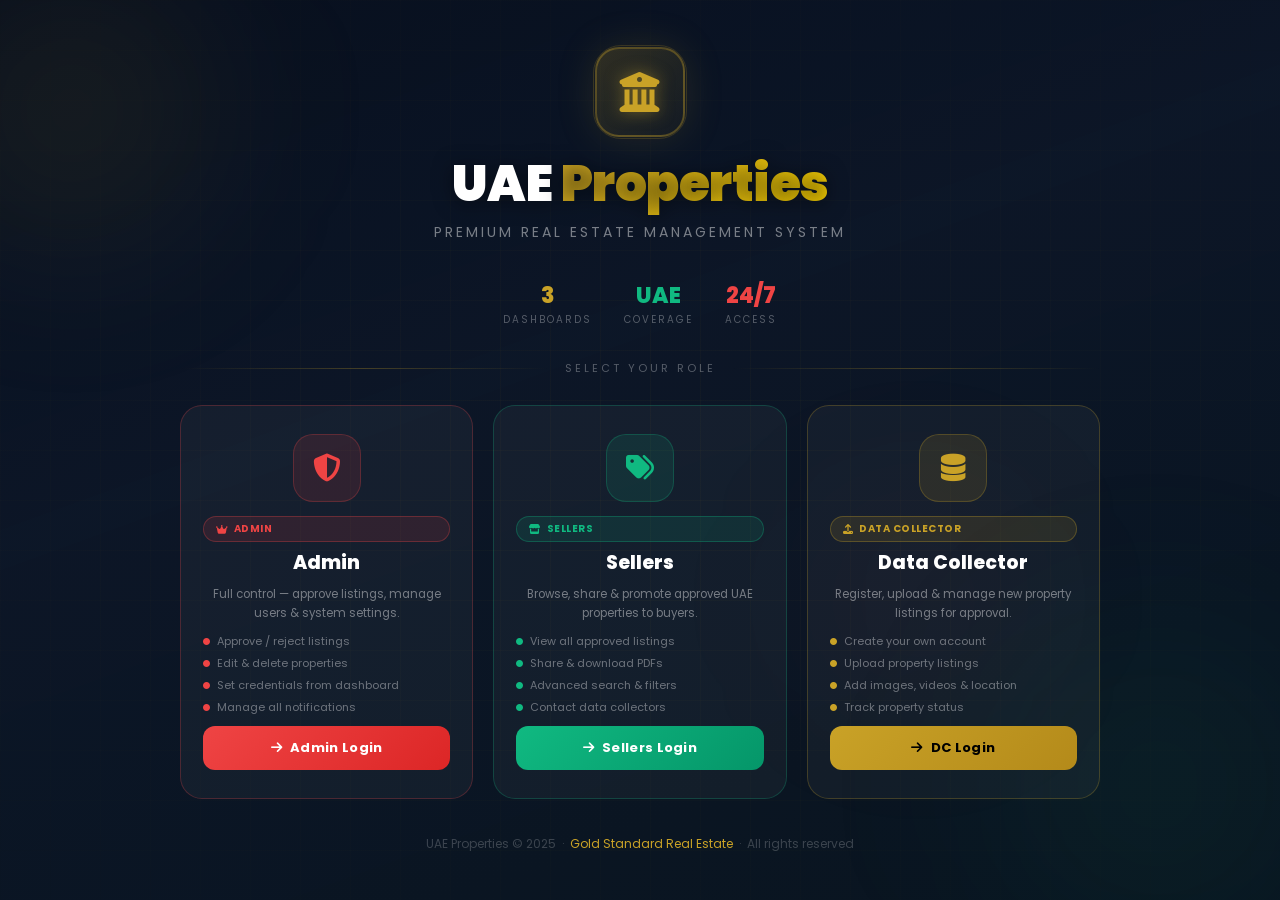
==== commit a25207ef: "Rename card-sallers to card-sellers in index.html" ====
--- a/index.html
+++ b/index.html
@@ -54,10 +54,10 @@
 .card-admin::before{background:radial-gradient(ellipse at top,rgba(239,68,68,.1),transparent 70%)}
 .card-admin::after{background:linear-gradient(90deg,transparent,#ef4444,transparent)}
 .card-admin:hover{border-color:rgba(239,68,68,.6);box-shadow:0 20px 60px rgba(239,68,68,.18)}
-.card-sallers{border-color:rgba(16,185,129,.25)}
-.card-sallers::before{background:radial-gradient(ellipse at top,rgba(16,185,129,.1),transparent 70%)}
-.card-sallers::after{background:linear-gradient(90deg,transparent,#10b981,transparent)}
-.card-sallers:hover{border-color:rgba(16,185,129,.6);box-shadow:0 20px 60px rgba(16,185,129,.18)}
+.card-sellers{border-color:rgba(16,185,129,.25)}
+.card-sellers::before{background:radial-gradient(ellipse at top,rgba(16,185,129,.1),transparent 70%)}
+.card-sellers::after{background:linear-gradient(90deg,transparent,#10b981,transparent)}
+.card-sellers:hover{border-color:rgba(16,185,129,.6);box-shadow:0 20px 60px rgba(16,185,129,.18)}
 .card-dc{border-color:rgba(201,162,39,.25)}
 .card-dc::before{background:radial-gradient(ellipse at top,rgba(201,162,39,.1),transparent 70%)}
 .card-dc::after{background:linear-gradient(90deg,transparent,var(--gold),transparent)}
@@ -65,11 +65,11 @@
 .card-icon{width:68px;height:68px;border-radius:20px;display:flex;align-items:center;justify-content:center;font-size:28px;position:relative;z-index:1;flex-shrink:0;transition:transform .3s}
 .card:hover .card-icon{transform:scale(1.1)}
 .card-admin .card-icon{background:rgba(239,68,68,.12);color:#ef4444;border:1.5px solid rgba(239,68,68,.25)}
-.card-sallers .card-icon{background:rgba(16,185,129,.12);color:#10b981;border:1.5px solid rgba(16,185,129,.25)}
+.card-sellers .card-icon{background:rgba(16,185,129,.12);color:#10b981;border:1.5px solid rgba(16,185,129,.25)}
 .card-dc .card-icon{background:rgba(201,162,39,.12);color:var(--gold);border:1.5px solid rgba(201,162,39,.25)}
 .card-badge{display:inline-flex;align-items:center;gap:6px;padding:4px 12px;border-radius:20px;font-size:10px;font-weight:700;letter-spacing:.5px;position:relative;z-index:1}
 .card-admin .card-badge{background:rgba(239,68,68,.12);color:#ef4444;border:1px solid rgba(239,68,68,.3)}
-.card-sallers .card-badge{background:rgba(16,185,129,.12);color:#10b981;border:1px solid rgba(16,185,129,.3)}
+.card-sellers .card-badge{background:rgba(16,185,129,.12);color:#10b981;border:1px solid rgba(16,185,129,.3)}
 .card-dc .card-badge{background:rgba(201,162,39,.12);color:var(--gold);border:1px solid rgba(201,162,39,.3)}
 .card-title{font-size:19px;font-weight:800;color:#fff;position:relative;z-index:1;line-height:1.2}
 .card-desc{font-size:11.5px;color:rgba(255,255,255,.42);line-height:1.65;position:relative;z-index:1}
@@ -77,13 +77,13 @@
 .card-features li{font-size:11px;color:rgba(255,255,255,.38);display:flex;align-items:center;gap:7px}
 .card-features li i{font-size:7px}
 .card-admin .card-features li i{color:#ef4444}
-.card-sallers .card-features li i{color:#10b981}
+.card-sellers .card-features li i{color:#10b981}
 .card-dc .card-features li i{color:var(--gold)}
 .card-btn{width:100%;padding:12px 16px;border:none;border-radius:12px;font-size:13px;font-weight:700;cursor:pointer;display:flex;align-items:center;justify-content:center;gap:8px;position:relative;z-index:1;font-family:'Poppins',sans-serif;letter-spacing:.3px;transition:all .25s}
 .card-admin .card-btn{background:linear-gradient(135deg,#ef4444,#dc2626);color:#fff}
 .card-admin .card-btn:hover{box-shadow:0 6px 22px rgba(239,68,68,.45)}
-.card-sallers .card-btn{background:linear-gradient(135deg,#10b981,#059669);color:#fff}
-.card-sallers .card-btn:hover{box-shadow:0 6px 22px rgba(16,185,129,.45)}
+.card-sellers .card-btn{background:linear-gradient(135deg,#10b981,#059669);color:#fff}
+.card-sellers .card-btn:hover{box-shadow:0 6px 22px rgba(16,185,129,.45)}
 .card-dc .card-btn{background:linear-gradient(135deg,var(--gold),#b48a1a);color:#000}
 .card-dc .card-btn:hover{box-shadow:0 6px 22px rgba(201,162,39,.45)}
 .card-inner{flex:1;display:flex;flex-direction:column;gap:10px;min-width:0;width:100%}
@@ -160,11 +160,11 @@
       </div>
     </a>
 
-    <a class="card card-sallers" href="sallers.html">
+    <a class="card card-sellers" href="sallers.html">
       <div class="card-icon"><i class="fas fa-tags"></i></div>
       <div class="card-inner">
-        <div class="card-badge"><i class="fas fa-store"></i> SALLERS</div>
-        <div class="card-title">Sallers</div>
+        <div class="card-badge"><i class="fas fa-store"></i> SELLERS</div>
+        <div class="card-title">Sellers</div>
         <div class="card-desc">Browse, share &amp; promote approved UAE properties to buyers.</div>
         <ul class="card-features">
           <li><i class="fas fa-circle"></i> View all approved listings</li>
@@ -172,7 +172,7 @@
           <li><i class="fas fa-circle"></i> Advanced search &amp; filters</li>
           <li><i class="fas fa-circle"></i> Contact data collectors</li>
         </ul>
-        <button class="card-btn"><i class="fas fa-arrow-right"></i> Sallers Login</button>
+        <button class="card-btn"><i class="fas fa-arrow-right"></i> Sellers Login</button>
       </div>
     </a>
 
@@ -204,5 +204,18 @@
   card.addEventListener('keypress', e => { if(e.key==='Enter') card.click(); });
 });
 </script>
+
+<!-- Tawk.to Live Chat -->
+<script>
+var Tawk_API = Tawk_API || {}, Tawk_LoadStart = new Date();
+(function () {
+  var s1 = document.createElement("script"), s0 = document.getElementsByTagName("script")[0];
+  s1.async = true;
+  s1.src = 'https://embed.tawk.to/69eb77617bef1a1c30ae69b1/1jmvsklu9';
+  s1.charset = 'UTF-8';
+  s1.setAttribute('crossorigin', '*');
+  s0.parentNode.insertBefore(s1, s0);
+})();
+</script>
 </body>
 </html>
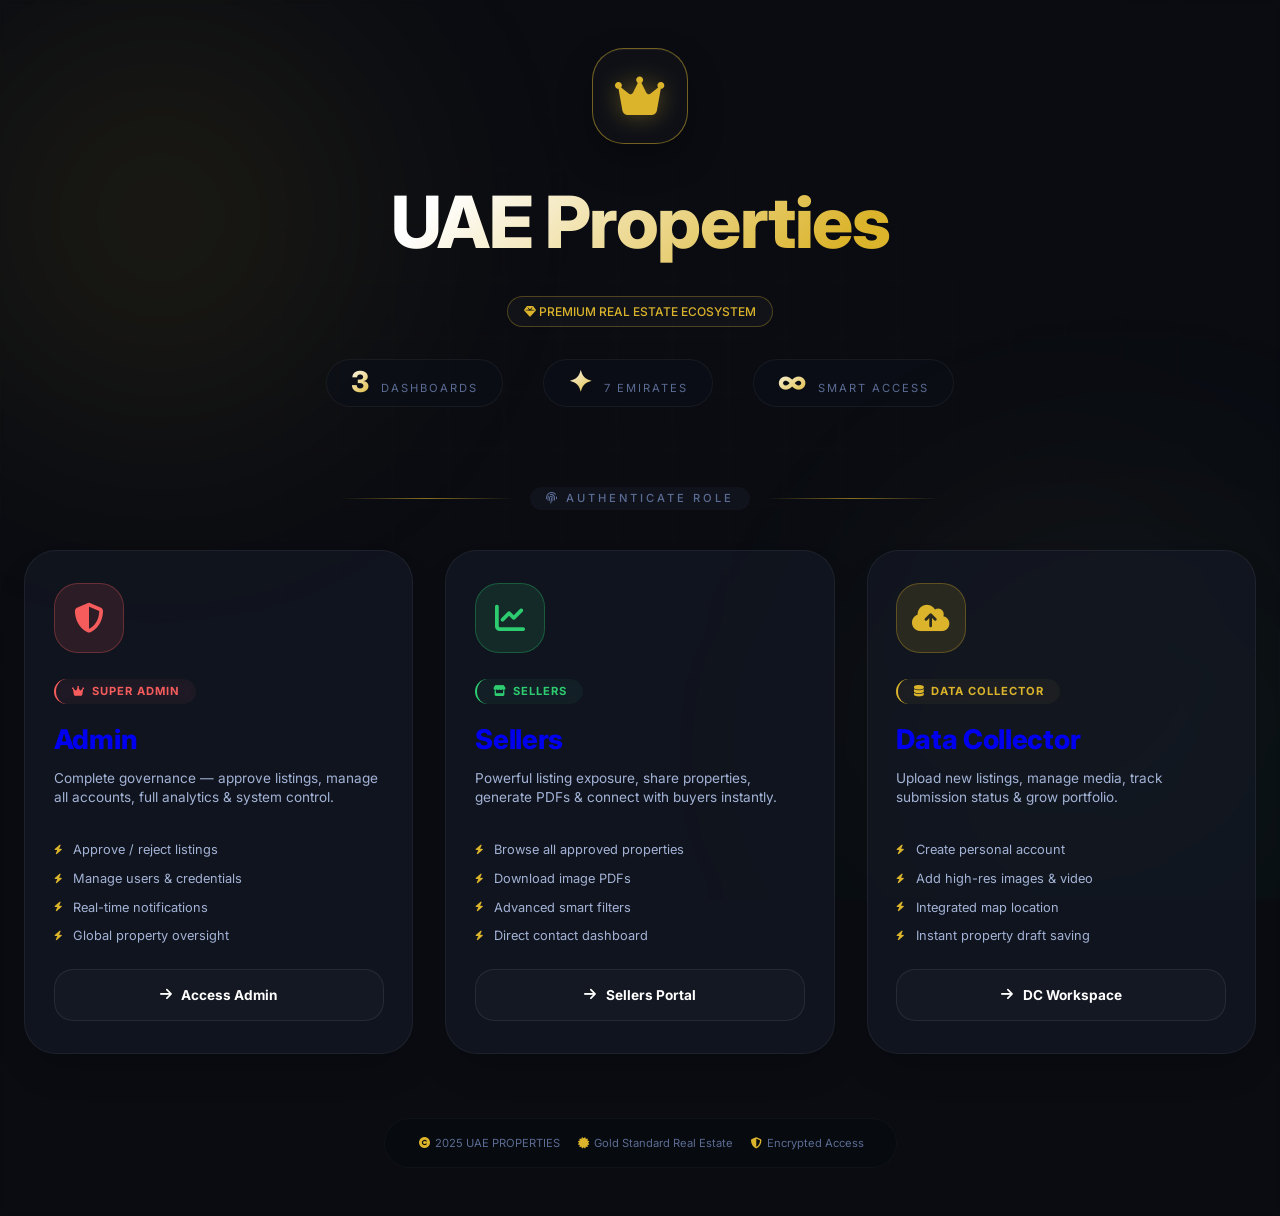
==== commit a427aeb5: "Update index.html with modern styling and structure" ====
--- a/index.html
+++ b/index.html
@@ -3,219 +3,618 @@
 <head>
 <meta charset="UTF-8">
 <meta name="viewport" content="width=device-width, initial-scale=1.0">
-<title>UAE Properties — Portal</title>
-<link href="https://fonts.googleapis.com/css2?family=Poppins:wght@300;400;500;600;700;800;900&display=swap" rel="stylesheet">
+<title>UAE Properties — Modern Portal</title>
+<link href="https://fonts.googleapis.com/css2?family=Inter:opsz,wght@14..32,300;14..32,400;14..32,500;14..32,600;14..32,700;14..32,800;14..32,900&display=swap" rel="stylesheet">
 <link rel="stylesheet" href="https://cdnjs.cloudflare.com/ajax/libs/font-awesome/6.4.0/css/all.min.css">
 <style>
-*{margin:0;padding:0;box-sizing:border-box}
-:root{--gold:#c9a227;--gold-light:#ffd700;--gold-dark:#a07c10;--red:#ef4444;--green:#10b981;--bg:#080f1e;--bg2:#0d1829;--card-bg:rgba(255,255,255,0.04)}
-body{font-family:'Poppins',sans-serif;min-height:100vh;background:var(--bg);display:flex;flex-direction:column;overflow-x:hidden}
-.bg-scene{position:fixed;inset:0;z-index:0;overflow:hidden}
-.bg-img{position:absolute;inset:0;background:url('https://images.unsplash.com/photo-1512453979798-5ea266f8880c?w=1600&q=80') center/cover no-repeat;opacity:.12;filter:blur(2px) brightness(0.6);animation:bgPan 30s ease-in-out infinite alternate}
-@keyframes bgPan{from{transform:scale(1.05) translateX(0)}to{transform:scale(1.12) translateX(-2%)}}
-.bg-grad{position:absolute;inset:0;background:linear-gradient(160deg,#080f1eee 0%,#0d1829dd 40%,#0a1520ee 100%)}
-.bg-grid{position:absolute;inset:0;background-image:linear-gradient(rgba(201,162,39,.04) 1px,transparent 1px),linear-gradient(90deg,rgba(201,162,39,.04) 1px,transparent 1px);background-size:50px 50px;mask-image:radial-gradient(ellipse 80% 80% at 50% 50%,black 0%,transparent 100%)}
-.orb{position:absolute;border-radius:50%;filter:blur(80px);animation:orbFloat 8s ease-in-out infinite;pointer-events:none}
-.orb-1{width:400px;height:400px;background:radial-gradient(circle,rgba(201,162,39,.12),transparent 70%);top:-10%;left:-10%;animation-delay:0s}
-.orb-2{width:500px;height:500px;background:radial-gradient(circle,rgba(16,185,129,.08),transparent 70%);bottom:-15%;right:-10%;animation-delay:3s}
-.orb-3{width:300px;height:300px;background:radial-gradient(circle,rgba(239,68,68,.07),transparent 70%);top:50%;left:60%;animation-delay:5s}
-@keyframes orbFloat{0%,100%{transform:translateY(0)}50%{transform:translateY(-30px)}}
-.scan-lines{position:absolute;inset:0;overflow:hidden;pointer-events:none}
-.scan-line{position:absolute;width:100%;height:1px;background:linear-gradient(90deg,transparent,rgba(201,162,39,.08),transparent);animation:scan 8s linear infinite;opacity:0}
-.scan-line:nth-child(1){animation-delay:0s}.scan-line:nth-child(2){animation-delay:2.5s}.scan-line:nth-child(3){animation-delay:5s}
-@keyframes scan{0%{top:-2%;opacity:0}10%{opacity:1}90%{opacity:1}100%{top:102%;opacity:0}}
-.portal{position:relative;z-index:1;display:flex;flex-direction:column;align-items:center;justify-content:center;min-height:100vh;padding:30px 20px;gap:0}
-.portal-header{text-align:center;margin-bottom:36px;animation:fadeDown .8s ease both}
-@keyframes fadeDown{from{opacity:0;transform:translateY(-24px)}to{opacity:1;transform:translateY(0)}}
-@keyframes fadeUp{from{opacity:0;transform:translateY(20px)}to{opacity:1;transform:translateY(0)}}
-.brand-icon{width:90px;height:90px;background:linear-gradient(135deg,rgba(201,162,39,.2),rgba(201,162,39,.05));border:2px solid rgba(201,162,39,.35);border-radius:24px;display:flex;align-items:center;justify-content:center;margin:0 auto 20px;position:relative;animation:iconPulse 3s ease-in-out infinite;box-shadow:0 0 40px rgba(201,162,39,.15)}
-.brand-icon i{font-size:40px;color:var(--gold);filter:drop-shadow(0 0 8px rgba(201,162,39,.5))}
-.brand-icon::after{content:'';position:absolute;inset:-4px;border-radius:28px;border:1px solid rgba(201,162,39,.2);animation:iconRing 3s ease-in-out infinite}
-@keyframes iconPulse{0%,100%{box-shadow:0 0 30px rgba(201,162,39,.15)}50%{box-shadow:0 0 60px rgba(201,162,39,.3)}}
-@keyframes iconRing{0%,100%{transform:scale(1);opacity:.5}50%{transform:scale(1.08);opacity:1}}
-.portal-title{font-size:clamp(28px,6vw,50px);font-weight:900;color:#fff;letter-spacing:-0.5px;text-shadow:0 2px 20px rgba(0,0,0,.5);line-height:1.1}
-.portal-title span{color:transparent;background:linear-gradient(135deg,var(--gold),var(--gold-light));-webkit-background-clip:text;background-clip:text}
-.portal-sub{margin-top:10px;color:rgba(255,255,255,.45);font-size:clamp(11px,2.5vw,14px);letter-spacing:3px;text-transform:uppercase}
-.stats-bar{display:flex;gap:32px;justify-content:center;margin-bottom:32px;animation:fadeUp .8s .15s ease both}
-.stat{text-align:center}
-.stat-num{font-size:22px;font-weight:800;color:var(--gold)}
-.stat-lbl{font-size:10px;color:rgba(255,255,255,.3);letter-spacing:2px;text-transform:uppercase}
-.divider{display:flex;align-items:center;gap:16px;width:100%;max-width:920px;margin-bottom:28px;animation:fadeUp .8s .2s ease both}
-.divider::before,.divider::after{content:'';flex:1;height:1px;background:linear-gradient(90deg,transparent,rgba(201,162,39,.3),transparent)}
-.divider span{color:rgba(255,255,255,.3);font-size:11px;letter-spacing:3px;white-space:nowrap}
-.cards{display:grid;grid-template-columns:repeat(3,1fr);gap:20px;width:100%;max-width:920px;animation:fadeUp .8s .3s ease both}
-.card{background:var(--card-bg);border:1.5px solid rgba(255,255,255,.08);border-radius:22px;padding:28px 22px;cursor:pointer;transition:all .35s cubic-bezier(.175,.885,.32,1.275);position:relative;overflow:hidden;display:flex;flex-direction:column;align-items:center;gap:14px;text-align:center;text-decoration:none}
-.card::before{content:'';position:absolute;inset:0;border-radius:22px;opacity:0;transition:opacity .3s}
-.card:hover{transform:translateY(-10px)}
-.card:hover::before{opacity:1}
-.card::after{content:'';position:absolute;top:0;left:20%;right:20%;height:2px;border-radius:0 0 4px 4px;transition:all .3s;opacity:0}
-.card:hover::after{opacity:1;left:10%;right:10%}
-.card-admin{border-color:rgba(239,68,68,.25)}
-.card-admin::before{background:radial-gradient(ellipse at top,rgba(239,68,68,.1),transparent 70%)}
-.card-admin::after{background:linear-gradient(90deg,transparent,#ef4444,transparent)}
-.card-admin:hover{border-color:rgba(239,68,68,.6);box-shadow:0 20px 60px rgba(239,68,68,.18)}
-.card-sellers{border-color:rgba(16,185,129,.25)}
-.card-sellers::before{background:radial-gradient(ellipse at top,rgba(16,185,129,.1),transparent 70%)}
-.card-sellers::after{background:linear-gradient(90deg,transparent,#10b981,transparent)}
-.card-sellers:hover{border-color:rgba(16,185,129,.6);box-shadow:0 20px 60px rgba(16,185,129,.18)}
-.card-dc{border-color:rgba(201,162,39,.25)}
-.card-dc::before{background:radial-gradient(ellipse at top,rgba(201,162,39,.1),transparent 70%)}
-.card-dc::after{background:linear-gradient(90deg,transparent,var(--gold),transparent)}
-.card-dc:hover{border-color:rgba(201,162,39,.6);box-shadow:0 20px 60px rgba(201,162,39,.18)}
-.card-icon{width:68px;height:68px;border-radius:20px;display:flex;align-items:center;justify-content:center;font-size:28px;position:relative;z-index:1;flex-shrink:0;transition:transform .3s}
-.card:hover .card-icon{transform:scale(1.1)}
-.card-admin .card-icon{background:rgba(239,68,68,.12);color:#ef4444;border:1.5px solid rgba(239,68,68,.25)}
-.card-sellers .card-icon{background:rgba(16,185,129,.12);color:#10b981;border:1.5px solid rgba(16,185,129,.25)}
-.card-dc .card-icon{background:rgba(201,162,39,.12);color:var(--gold);border:1.5px solid rgba(201,162,39,.25)}
-.card-badge{display:inline-flex;align-items:center;gap:6px;padding:4px 12px;border-radius:20px;font-size:10px;font-weight:700;letter-spacing:.5px;position:relative;z-index:1}
-.card-admin .card-badge{background:rgba(239,68,68,.12);color:#ef4444;border:1px solid rgba(239,68,68,.3)}
-.card-sellers .card-badge{background:rgba(16,185,129,.12);color:#10b981;border:1px solid rgba(16,185,129,.3)}
-.card-dc .card-badge{background:rgba(201,162,39,.12);color:var(--gold);border:1px solid rgba(201,162,39,.3)}
-.card-title{font-size:19px;font-weight:800;color:#fff;position:relative;z-index:1;line-height:1.2}
-.card-desc{font-size:11.5px;color:rgba(255,255,255,.42);line-height:1.65;position:relative;z-index:1}
-.card-features{list-style:none;width:100%;text-align:left;position:relative;z-index:1;display:flex;flex-direction:column;gap:5px}
-.card-features li{font-size:11px;color:rgba(255,255,255,.38);display:flex;align-items:center;gap:7px}
-.card-features li i{font-size:7px}
-.card-admin .card-features li i{color:#ef4444}
-.card-sellers .card-features li i{color:#10b981}
-.card-dc .card-features li i{color:var(--gold)}
-.card-btn{width:100%;padding:12px 16px;border:none;border-radius:12px;font-size:13px;font-weight:700;cursor:pointer;display:flex;align-items:center;justify-content:center;gap:8px;position:relative;z-index:1;font-family:'Poppins',sans-serif;letter-spacing:.3px;transition:all .25s}
-.card-admin .card-btn{background:linear-gradient(135deg,#ef4444,#dc2626);color:#fff}
-.card-admin .card-btn:hover{box-shadow:0 6px 22px rgba(239,68,68,.45)}
-.card-sellers .card-btn{background:linear-gradient(135deg,#10b981,#059669);color:#fff}
-.card-sellers .card-btn:hover{box-shadow:0 6px 22px rgba(16,185,129,.45)}
-.card-dc .card-btn{background:linear-gradient(135deg,var(--gold),#b48a1a);color:#000}
-.card-dc .card-btn:hover{box-shadow:0 6px 22px rgba(201,162,39,.45)}
-.card-inner{flex:1;display:flex;flex-direction:column;gap:10px;min-width:0;width:100%}
-.portal-footer{position:relative;z-index:1;margin-top:36px;text-align:center;color:rgba(255,255,255,.2);font-size:12px;animation:fadeUp .8s .5s ease both}
-.portal-footer span{color:var(--gold)}
-@media(max-width:700px){
-  .cards{grid-template-columns:1fr;gap:12px}
-  .card{flex-direction:row;text-align:left;padding:18px;gap:14px;align-items:flex-start;border-radius:18px}
-  .card-icon{width:50px;height:50px;font-size:20px;border-radius:14px;flex-shrink:0}
-  .card-features{display:none}
-  .card-title{font-size:16px}
-  .card-desc{font-size:11px}
-  .card-btn{padding:10px 14px;font-size:12px}
-  .stats-bar{gap:20px;margin-bottom:24px}
-  .stat-num{font-size:18px}
-  .portal-header{margin-bottom:24px}
-}
-@media(max-width:480px){
-  .portal{padding:16px 14px}
-  .portal-title{font-size:26px}
-  .brand-icon{width:72px;height:72px;border-radius:20px}
-  .brand-icon i{font-size:32px}
-  .portal-sub{font-size:11px;letter-spacing:2px}
-  .stats-bar{gap:16px}
-  .stat-num{font-size:16px}
-  .stat-lbl{font-size:9px}
+* {
+  margin: 0;
+  padding: 0;
+  box-sizing: border-box;
+}
+
+:root {
+  --bg-deep: #0a0c12;
+  --bg-elevated: #11141e;
+  --bg-card: rgba(20, 25, 38, 0.65);
+  --border-glow: rgba(201, 162, 39, 0.25);
+  --gold-primary: #dbb42c;
+  --gold-glow: rgba(219, 180, 44, 0.4);
+  --red-accent: #f65c5c;
+  --green-accent: #2ecc71;
+  --text-primary: #ffffff;
+  --text-secondary: #a3b3d6;
+  --text-muted: #5b6c94;
+  --transition-smooth: all 0.4s cubic-bezier(0.2, 0.9, 0.4, 1.1);
+}
+
+body {
+  font-family: 'Inter', sans-serif;
+  background: var(--bg-deep);
+  color: var(--text-primary);
+  min-height: 100vh;
+  overflow-x: hidden;
+  line-height: 1.5;
+}
+
+/* animated background */
+.kinetic-bg {
+  position: fixed;
+  top: 0;
+  left: 0;
+  width: 100%;
+  height: 100%;
+  z-index: 0;
+  overflow: hidden;
+}
+
+.gradient-orb {
+  position: absolute;
+  border-radius: 50%;
+  filter: blur(90px);
+  opacity: 0.5;
+  animation: floatOrb 18s infinite alternate ease-in-out;
+}
+
+.orb1 {
+  width: 55vw;
+  height: 55vw;
+  background: radial-gradient(circle, rgba(219, 180, 44, 0.2), transparent 70%);
+  top: -15%;
+  left: -15%;
+}
+
+.orb2 {
+  width: 65vw;
+  height: 65vw;
+  background: radial-gradient(circle, rgba(46, 204, 113, 0.12), transparent 70%);
+  bottom: -30%;
+  right: -20%;
+  animation-duration: 24s;
+}
+
+.orb3 {
+  width: 45vw;
+  height: 45vw;
+  background: radial-gradient(circle, rgba(246, 92, 92, 0.08), transparent 70%);
+  top: 40%;
+  left: 60%;
+  animation-duration: 20s;
+}
+
+@keyframes floatOrb {
+  0% { transform: translate(0, 0) scale(1); }
+  100% { transform: translate(4%, 6%) scale(1.08); }
+}
+
+.grid-pattern {
+  position: absolute;
+  inset: 0;
+  background-image: 
+    linear-gradient(rgba(219, 180, 44, 0.03) 1px, transparent 1px),
+    linear-gradient(90deg, rgba(219, 180, 44, 0.03) 1px, transparent 1px);
+  background-size: 56px 56px;
+  mask-image: radial-gradient(ellipse 90% 70% at 50% 40%, black, transparent);
+}
+
+.portal {
+  position: relative;
+  z-index: 2;
+  min-height: 100vh;
+  display: flex;
+  flex-direction: column;
+  align-items: center;
+  justify-content: center;
+  padding: 3rem 1.5rem;
+  backdrop-filter: blur(2px);
+}
+
+/* header */
+.hero-section {
+  text-align: center;
+  margin-bottom: 3rem;
+  animation: fadeSlideDown 0.7s ease-out;
+}
+
+.glass-logo {
+  width: 96px;
+  height: 96px;
+  background: rgba(255, 255, 255, 0.02);
+  border: 1.5px solid rgba(219, 180, 44, 0.5);
+  border-radius: 32px;
+  display: flex;
+  align-items: center;
+  justify-content: center;
+  margin: 0 auto 1.5rem;
+  backdrop-filter: blur(12px);
+  box-shadow: 0 15px 35px rgba(0,0,0,0.3), inset 0 1px 0 rgba(255,255,255,0.05);
+  transition: var(--transition-smooth);
+}
+
+.glass-logo i {
+  font-size: 44px;
+  color: var(--gold-primary);
+  filter: drop-shadow(0 0 12px var(--gold-glow));
+}
+
+.glass-logo:hover {
+  transform: scale(1.02);
+  border-color: var(--gold-primary);
+  box-shadow: 0 20px 40px rgba(219, 180, 44, 0.2);
+}
+
+.hero-title {
+  font-size: clamp(2.5rem, 8vw, 4.5rem);
+  font-weight: 800;
+  letter-spacing: -0.02em;
+  background: linear-gradient(135deg, #FFFFFF 20%, #dbb42c 80%);
+  -webkit-background-clip: text;
+  background-clip: text;
+  color: transparent;
+  margin-bottom: 0.5rem;
+}
+
+.hero-badge {
+  display: inline-block;
+  background: rgba(255,255,255,0.03);
+  backdrop-filter: blur(16px);
+  padding: 0.35rem 1rem;
+  border-radius: 60px;
+  font-size: 0.75rem;
+  font-weight: 500;
+  color: var(--gold-primary);
+  border: 1px solid rgba(219, 180, 44, 0.3);
+  margin-top: 0.75rem;
+}
+
+.stats-modern {
+  display: flex;
+  gap: 2.5rem;
+  justify-content: center;
+  margin: 2rem 0 1rem;
+  flex-wrap: wrap;
+}
+
+.stat-item {
+  background: rgba(12, 16, 24, 0.55);
+  backdrop-filter: blur(10px);
+  border-radius: 80px;
+  padding: 0.5rem 1.5rem;
+  border: 1px solid rgba(255,255,255,0.05);
+}
+
+.stat-number {
+  font-weight: 800;
+  font-size: 1.8rem;
+  line-height: 1;
+  background: linear-gradient(145deg, #fff, #dbb42c);
+  -webkit-background-clip: text;
+  background-clip: text;
+  color: transparent;
+}
+
+.stat-label {
+  font-size: 0.7rem;
+  text-transform: uppercase;
+  letter-spacing: 2px;
+  color: var(--text-muted);
+  margin-left: 8px;
+}
+
+/* divider */
+.glass-divider {
+  width: 100%;
+  max-width: 600px;
+  display: flex;
+  align-items: center;
+  gap: 1rem;
+  margin: 1rem 0 2.5rem;
+}
+
+.glass-divider .line {
+  flex: 1;
+  height: 1px;
+  background: linear-gradient(90deg, transparent, rgba(219, 180, 44, 0.6), transparent);
+}
+
+.glass-divider span {
+  font-size: 0.7rem;
+  font-weight: 500;
+  letter-spacing: 3px;
+  color: var(--text-muted);
+  background: rgba(20, 24, 36, 0.6);
+  padding: 0.2rem 1rem;
+  border-radius: 40px;
+  backdrop-filter: blur(4px);
+}
+
+/* cards grid */
+.cards-grid {
+  display: grid;
+  grid-template-columns: repeat(3, 1fr);
+  gap: 2rem;
+  max-width: 1300px;
+  width: 100%;
+  margin: 0 auto;
+}
+
+.card-modern {
+  background: var(--bg-card);
+  backdrop-filter: blur(14px);
+  border-radius: 2rem;
+  border: 1px solid rgba(255, 255, 255, 0.06);
+  transition: var(--transition-smooth);
+  overflow: hidden;
+  position: relative;
+  text-decoration: none;
+  display: flex;
+  flex-direction: column;
+  padding: 2rem 1.8rem;
+  box-shadow: 0 20px 40px -15px rgba(0,0,0,0.3);
+}
+
+.card-modern::before {
+  content: '';
+  position: absolute;
+  inset: 0;
+  background: radial-gradient(circle at 0% 30%, rgba(219,180,44,0.08), transparent 70%);
+  opacity: 0;
+  transition: opacity 0.5s;
+}
+
+.card-modern:hover {
+  transform: translateY(-8px);
+  border-color: rgba(219, 180, 44, 0.5);
+  box-shadow: 0 30px 50px -20px rgba(0,0,0,0.5), 0 0 0 1px rgba(219,180,44,0.2);
+}
+
+.card-modern:hover::before {
+  opacity: 1;
+}
+
+.card-icon-wrap {
+  width: 70px;
+  height: 70px;
+  border-radius: 24px;
+  display: flex;
+  align-items: center;
+  justify-content: center;
+  font-size: 30px;
+  margin-bottom: 1.6rem;
+  transition: var(--transition-smooth);
+}
+
+.admin-icon { background: rgba(246, 92, 92, 0.12); color: #f65c5c; border: 1px solid rgba(246,92,92,0.3); }
+.sellers-icon { background: rgba(46, 204, 113, 0.12); color: #2ecc71; border: 1px solid rgba(46,204,113,0.3); }
+.dc-icon { background: rgba(219, 180, 44, 0.12); color: #dbb42c; border: 1px solid rgba(219,180,44,0.3); }
+
+.card-modern:hover .card-icon-wrap {
+  transform: scale(1.05);
+  filter: drop-shadow(0 0 8px rgba(219,180,44,0.3));
+}
+
+.role-tag {
+  display: inline-flex;
+  align-items: center;
+  gap: 6px;
+  background: rgba(255,255,255,0.03);
+  padding: 0.25rem 1rem;
+  border-radius: 40px;
+  font-size: 0.7rem;
+  font-weight: 700;
+  letter-spacing: 1px;
+  width: fit-content;
+  margin-bottom: 1rem;
+  backdrop-filter: blur(4px);
+}
+
+.role-admin { color: #f65c5c; border-left: 2px solid #f65c5c; background: rgba(246,92,92,0.05); }
+.role-sellers { color: #2ecc71; border-left: 2px solid #2ecc71; background: rgba(46,204,113,0.05); }
+.role-dc { color: #dbb42c; border-left: 2px solid #dbb42c; background: rgba(219,180,44,0.05); }
+
+.card-title-modern {
+  font-size: 1.7rem;
+  font-weight: 800;
+  margin-bottom: 0.5rem;
+  letter-spacing: -0.3px;
+}
+
+.desc-modern {
+  color: var(--text-secondary);
+  font-size: 0.85rem;
+  line-height: 1.45;
+  margin-bottom: 1.2rem;
+}
+
+.feature-list {
+  list-style: none;
+  margin: 0.8rem 0 1.5rem;
+  display: flex;
+  flex-direction: column;
+  gap: 0.6rem;
+}
+
+.feature-list li {
+  display: flex;
+  align-items: center;
+  gap: 0.7rem;
+  font-size: 0.8rem;
+  color: var(--text-secondary);
+}
+
+.feature-list li i {
+  font-size: 0.6rem;
+  color: var(--gold-primary);
+}
+
+.btn-modern {
+  width: 100%;
+  padding: 0.9rem 0;
+  border: none;
+  border-radius: 1.2rem;
+  font-weight: 700;
+  font-size: 0.85rem;
+  display: flex;
+  align-items: center;
+  justify-content: center;
+  gap: 0.6rem;
+  cursor: pointer;
+  font-family: 'Inter', sans-serif;
+  transition: all 0.25s ease;
+  margin-top: auto;
+  background: rgba(255, 255, 255, 0.02);
+  border: 1px solid rgba(255, 255, 255, 0.08);
+  color: white;
+}
+
+.btn-admin:hover { background: #f65c5c; border-color: #f65c5c; color: white; box-shadow: 0 8px 18px rgba(246,92,92,0.3); }
+.btn-sellers:hover { background: #2ecc71; border-color: #2ecc71; color: #0a0c12; box-shadow: 0 8px 18px rgba(46,204,113,0.35); }
+.btn-dc:hover { background: #dbb42c; border-color: #dbb42c; color: #0a0c12; box-shadow: 0 8px 18px rgba(219,180,44,0.4); }
+
+.card-modern .btn-modern i {
+  transition: transform 0.2s;
+}
+
+.card-modern:hover .btn-modern i {
+  transform: translateX(4px);
+}
+
+/* footer */
+.futuristic-footer {
+  margin-top: 4rem;
+  text-align: center;
+  font-size: 0.7rem;
+  color: var(--text-muted);
+  backdrop-filter: blur(12px);
+  background: rgba(5, 7, 12, 0.3);
+  padding: 1rem 2rem;
+  border-radius: 60px;
+  display: inline-flex;
+  gap: 1rem;
+  flex-wrap: wrap;
+  justify-content: center;
+  border: 1px solid rgba(255,255,255,0.03);
+}
+
+.futuristic-footer i {
+  color: var(--gold-primary);
+  margin: 0 2px;
+}
+
+/* mobile responsive */
+@media (max-width: 960px) {
+  .cards-grid {
+    grid-template-columns: 1fr;
+    gap: 1.5rem;
+    max-width: 550px;
+  }
+  .hero-section {
+    margin-bottom: 1.8rem;
+  }
+  .stats-modern {
+    gap: 1rem;
+  }
+  .stat-item {
+    padding: 0.3rem 1rem;
+  }
+  .stat-number {
+    font-size: 1.4rem;
+  }
+  .card-modern {
+    padding: 1.5rem;
+  }
+  .card-title-modern {
+    font-size: 1.4rem;
+  }
+}
+
+@media (max-width: 550px) {
+  .portal {
+    padding: 1.8rem 1rem;
+  }
+  .glass-logo {
+    width: 72px;
+    height: 72px;
+    border-radius: 24px;
+  }
+  .glass-logo i {
+    font-size: 32px;
+  }
+  .stats-modern {
+    width: 100%;
+    justify-content: space-between;
+  }
+  .stat-item {
+    padding: 0.2rem 0.8rem;
+  }
+  .stat-number {
+    font-size: 1.2rem;
+  }
+  .stat-label {
+    font-size: 0.6rem;
+  }
+}
+
+@keyframes fadeSlideDown {
+  from {
+    opacity: 0;
+    transform: translateY(-24px);
+  }
+  to {
+    opacity: 1;
+    transform: translateY(0);
+  }
+}
+
+/* glow text */
+.gold-text {
+  color: var(--gold-primary);
+  font-weight: 600;
 }
 </style>
 </head>
 <body>
-<div class="bg-scene">
-  <div class="bg-img"></div>
-  <div class="bg-grad"></div>
-  <div class="bg-grid"></div>
-  <div class="orb orb-1"></div>
-  <div class="orb orb-2"></div>
-  <div class="orb orb-3"></div>
-  <div class="scan-lines">
-    <div class="scan-line"></div>
-    <div class="scan-line"></div>
-    <div class="scan-line"></div>
+
+<div class="kinetic-bg">
+  <div class="gradient-orb orb1"></div>
+  <div class="gradient-orb orb2"></div>
+  <div class="gradient-orb orb3"></div>
+  <div class="grid-pattern"></div>
+</div>
+
+<div class="portal">
+  <div class="hero-section">
+    <div class="glass-logo">
+      <i class="fas fa-crown"></i>
+    </div>
+    <h1 class="hero-title">UAE Properties</h1>
+    <div class="hero-badge">
+      <i class="fas fa-gem"></i> PREMIUM REAL ESTATE ECOSYSTEM
+    </div>
+    <div class="stats-modern">
+      <div class="stat-item">
+        <span class="stat-number">3</span>
+        <span class="stat-label">Dashboards</span>
+      </div>
+      <div class="stat-item">
+        <span class="stat-number">✦</span>
+        <span class="stat-label">7 Emirates</span>
+      </div>
+      <div class="stat-item">
+        <span class="stat-number">∞</span>
+        <span class="stat-label">Smart Access</span>
+      </div>
+    </div>
+  </div>
+
+  <div class="glass-divider">
+    <div class="line"></div>
+    <span><i class="fas fa-fingerprint"></i> AUTHENTICATE ROLE</span>
+    <div class="line"></div>
+  </div>
+
+  <div class="cards-grid">
+    <!-- ADMIN CARD -->
+    <a class="card-modern" href="admin.html">
+      <div class="card-icon-wrap admin-icon">
+        <i class="fas fa-shield-halved"></i>
+      </div>
+      <div class="role-tag role-admin">
+        <i class="fas fa-crown"></i> SUPER ADMIN
+      </div>
+      <div class="card-title-modern">Admin</div>
+      <p class="desc-modern">Complete governance — approve listings, manage all accounts, full analytics & system control.</p>
+      <ul class="feature-list">
+        <li><i class="fas fa-bolt"></i> Approve / reject listings</li>
+        <li><i class="fas fa-bolt"></i> Manage users & credentials</li>
+        <li><i class="fas fa-bolt"></i> Real-time notifications</li>
+        <li><i class="fas fa-bolt"></i> Global property oversight</li>
+      </ul>
+      <div class="btn-modern btn-admin">
+        <i class="fas fa-arrow-right"></i> Access Admin
+      </div>
+    </a>
+
+    <!-- SELLERS CARD (fixed spelling) -->
+    <a class="card-modern" href="sallers.html">
+      <div class="card-icon-wrap sellers-icon">
+        <i class="fas fa-chart-line"></i>
+      </div>
+      <div class="role-tag role-sellers">
+        <i class="fas fa-store"></i> SELLERS
+      </div>
+      <div class="card-title-modern">Sellers</div>
+      <p class="desc-modern">Powerful listing exposure, share properties, generate PDFs & connect with buyers instantly.</p>
+      <ul class="feature-list">
+        <li><i class="fas fa-bolt"></i> Browse all approved properties</li>
+        <li><i class="fas fa-bolt"></i> Download image PDFs</li>
+        <li><i class="fas fa-bolt"></i> Advanced smart filters</li>
+        <li><i class="fas fa-bolt"></i> Direct contact dashboard</li>
+      </ul>
+      <div class="btn-modern btn-sellers">
+        <i class="fas fa-arrow-right"></i> Sellers Portal
+      </div>
+    </a>
+
+    <!-- DATA COLLECTOR CARD -->
+    <a class="card-modern" href="data_collector.html">
+      <div class="card-icon-wrap dc-icon">
+        <i class="fas fa-cloud-upload-alt"></i>
+      </div>
+      <div class="role-tag role-dc">
+        <i class="fas fa-database"></i> DATA COLLECTOR
+      </div>
+      <div class="card-title-modern">Data Collector</div>
+      <p class="desc-modern">Upload new listings, manage media, track submission status & grow portfolio.</p>
+      <ul class="feature-list">
+        <li><i class="fas fa-bolt"></i> Create personal account</li>
+        <li><i class="fas fa-bolt"></i> Add high-res images & video</li>
+        <li><i class="fas fa-bolt"></i> Integrated map location</li>
+        <li><i class="fas fa-bolt"></i> Instant property draft saving</li>
+      </ul>
+      <div class="btn-modern btn-dc">
+        <i class="fas fa-arrow-right"></i> DC Workspace
+      </div>
+    </a>
+  </div>
+
+  <div class="futuristic-footer">
+    <span><i class="fas fa-copyright"></i> 2025 UAE PROPERTIES</span>
+    <span><i class="fas fa-certificate"></i> Gold Standard Real Estate</span>
+    <span><i class="fas fa-shield-alt"></i> Encrypted Access</span>
   </div>
 </div>
 
-<div class="portal">
-  <div class="portal-header">
-    <div class="brand-icon"><i class="fas fa-building-columns"></i></div>
-    <h1 class="portal-title">UAE <span>Properties</span></h1>
-    <p class="portal-sub">Premium Real Estate Management System</p>
-  </div>
-
-  <div class="stats-bar">
-    <div class="stat"><div class="stat-num">3</div><div class="stat-lbl">Dashboards</div></div>
-    <div class="stat"><div class="stat-num" style="color:#10b981">UAE</div><div class="stat-lbl">Coverage</div></div>
-    <div class="stat"><div class="stat-num" style="color:#ef4444">24/7</div><div class="stat-lbl">Access</div></div>
-  </div>
-
-  <div class="divider"><span>SELECT YOUR ROLE</span></div>
-
-  <div class="cards">
-    <a class="card card-admin" href="admin.html">
-      <div class="card-icon"><i class="fas fa-shield-halved"></i></div>
-      <div class="card-inner">
-        <div class="card-badge"><i class="fas fa-crown"></i> ADMIN</div>
-        <div class="card-title">Admin</div>
-        <div class="card-desc">Full control — approve listings, manage users & system settings.</div>
-        <ul class="card-features">
-          <li><i class="fas fa-circle"></i> Approve / reject listings</li>
-          <li><i class="fas fa-circle"></i> Edit &amp; delete properties</li>
-          <li><i class="fas fa-circle"></i> Set credentials from dashboard</li>
-          <li><i class="fas fa-circle"></i> Manage all notifications</li>
-        </ul>
-        <button class="card-btn"><i class="fas fa-arrow-right"></i> Admin Login</button>
-      </div>
-    </a>
-
-    <a class="card card-sellers" href="sallers.html">
-      <div class="card-icon"><i class="fas fa-tags"></i></div>
-      <div class="card-inner">
-        <div class="card-badge"><i class="fas fa-store"></i> SELLERS</div>
-        <div class="card-title">Sellers</div>
-        <div class="card-desc">Browse, share &amp; promote approved UAE properties to buyers.</div>
-        <ul class="card-features">
-          <li><i class="fas fa-circle"></i> View all approved listings</li>
-          <li><i class="fas fa-circle"></i> Share &amp; download PDFs</li>
-          <li><i class="fas fa-circle"></i> Advanced search &amp; filters</li>
-          <li><i class="fas fa-circle"></i> Contact data collectors</li>
-        </ul>
-        <button class="card-btn"><i class="fas fa-arrow-right"></i> Sellers Login</button>
-      </div>
-    </a>
-
-    <a class="card card-dc" href="data_collector.html">
-      <div class="card-icon"><i class="fas fa-database"></i></div>
-      <div class="card-inner">
-        <div class="card-badge"><i class="fas fa-upload"></i> DATA COLLECTOR</div>
-        <div class="card-title">Data Collector</div>
-        <div class="card-desc">Register, upload &amp; manage new property listings for approval.</div>
-        <ul class="card-features">
-          <li><i class="fas fa-circle"></i> Create your own account</li>
-          <li><i class="fas fa-circle"></i> Upload property listings</li>
-          <li><i class="fas fa-circle"></i> Add images, videos &amp; location</li>
-          <li><i class="fas fa-circle"></i> Track property status</li>
-        </ul>
-        <button class="card-btn"><i class="fas fa-arrow-right"></i> DC Login</button>
-      </div>
-    </a>
-  </div>
-
-  <div class="portal-footer">
-    <p>UAE Properties &copy; 2025 &nbsp;·&nbsp; <span>Gold Standard Real Estate</span> &nbsp;·&nbsp; All rights reserved</p>
-  </div>
-</div>
-
 <script>
-document.querySelectorAll('.card').forEach(card => {
-  card.setAttribute('tabindex','0');
-  card.addEventListener('keypress', e => { if(e.key==='Enter') card.click(); });
-});
+  document.querySelectorAll('.card-modern').forEach(card => {
+    card.addEventListener('click', (e) => {
+      // if button inside card is clicked, don't double fire but it's fine.
+    });
+  });
+  // smooth micro-interactions
+  const btns = document.querySelectorAll('.btn-modern');
+  btns.forEach(btn => {
+    btn.addEventListener('click', (e) => {
+      e.stopPropagation();
+      const parentCard = btn.closest('.card-modern');
+      if(parentCard && parentCard.href) {
+        window.location.href = parentCard.href;
+      }
+    });
+  });
 </script>
 
-<!-- Tawk.to Live Chat -->
+<!-- Tawk.to Live Chat Embedded -->
 <script>
-var Tawk_API = Tawk_API || {}, Tawk_LoadStart = new Date();
-(function () {
-  var s1 = document.createElement("script"), s0 = document.getElementsByTagName("script")[0];
-  s1.async = true;
-  s1.src = 'https://embed.tawk.to/69eb77617bef1a1c30ae69b1/1jmvsklu9';
-  s1.charset = 'UTF-8';
-  s1.setAttribute('crossorigin', '*');
-  s0.parentNode.insertBefore(s1, s0);
-})();
+  var Tawk_API = Tawk_API || {}, Tawk_LoadStart = new Date();
+  (function () {
+    var s1 = document.createElement("script"), s0 = document.getElementsByTagName("script")[0];
+    s1.async = true;
+    s1.src = 'https://embed.tawk.to/69eb77617bef1a1c30ae69b1/1jmvsklu9';
+    s1.charset = 'UTF-8';
+    s1.setAttribute('crossorigin', '*');
+    s0.parentNode.insertBefore(s1, s0);
+  })();
 </script>
 </body>
 </html>
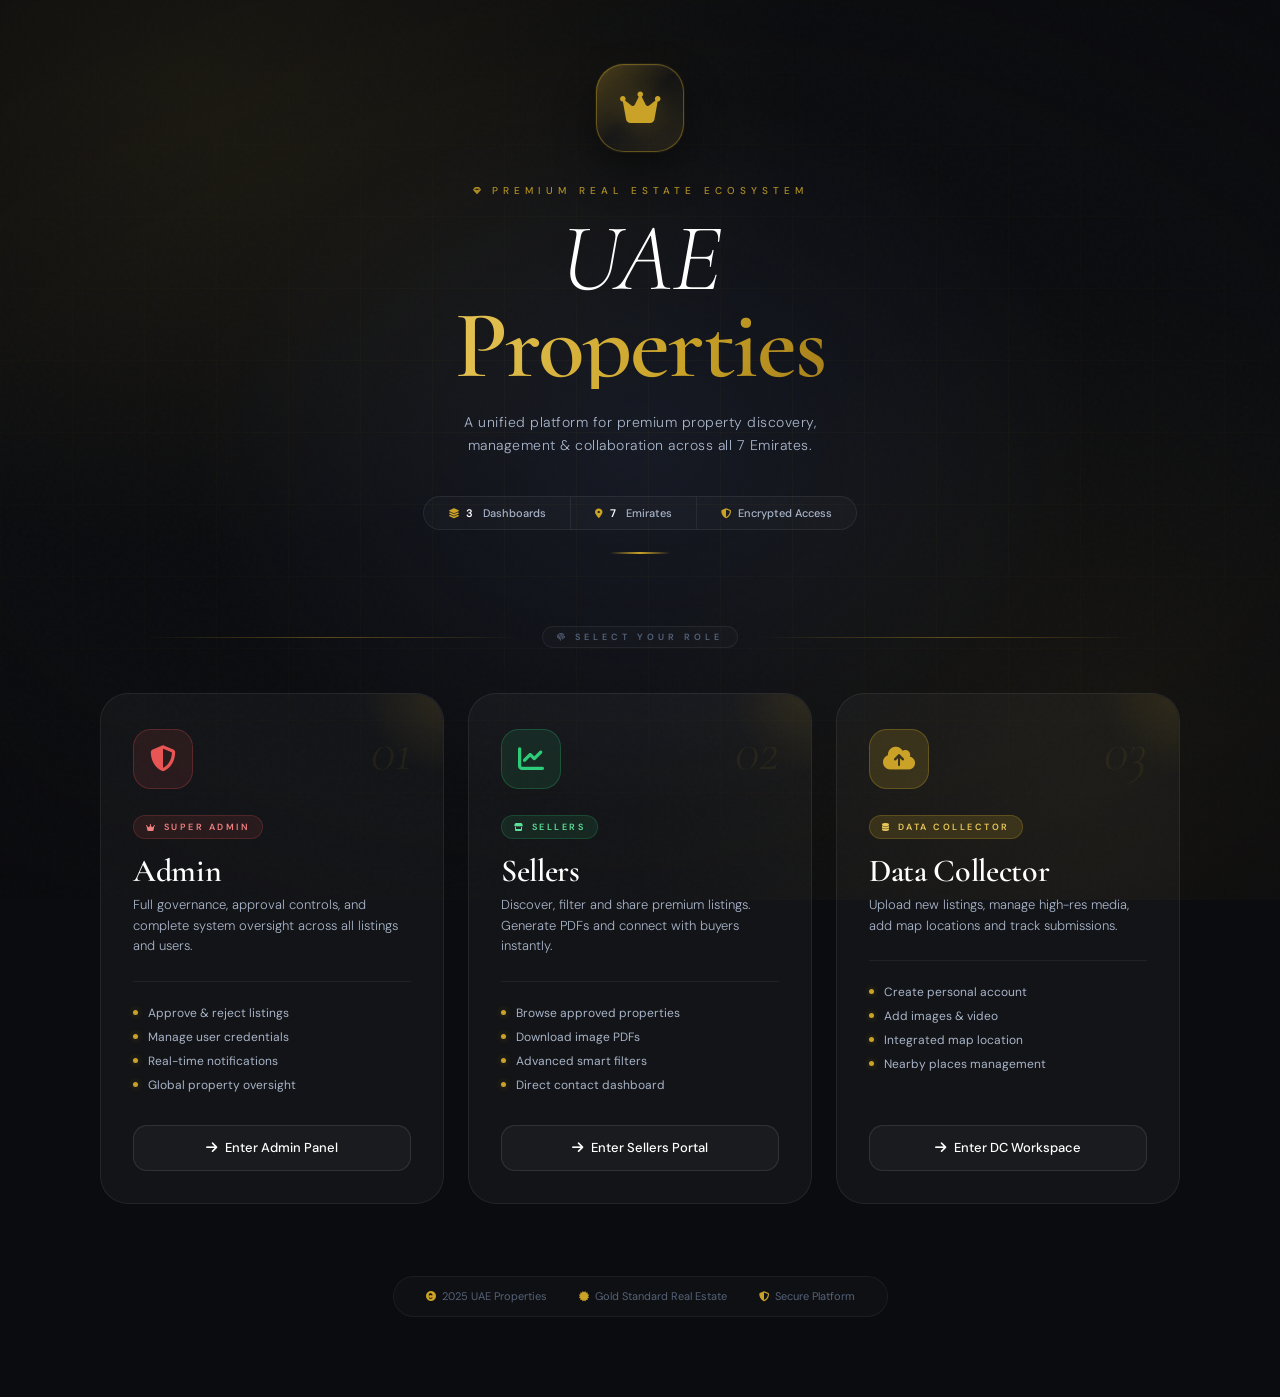
==== commit 03e17b5f: "Update fmt.Println to print 'Goodbye World'" ====
--- a/index.html
+++ b/index.html
@@ -3,618 +3,530 @@
 <head>
 <meta charset="UTF-8">
 <meta name="viewport" content="width=device-width, initial-scale=1.0">
-<title>UAE Properties — Modern Portal</title>
-<link href="https://fonts.googleapis.com/css2?family=Inter:opsz,wght@14..32,300;14..32,400;14..32,500;14..32,600;14..32,700;14..32,800;14..32,900&display=swap" rel="stylesheet">
+<title>UAE Properties — Premium Portal</title>
+<link rel="preconnect" href="https://fonts.googleapis.com">
+<link href="https://fonts.googleapis.com/css2?family=Cormorant+Garamond:ital,wght@0,300;0,400;0,500;0,600;0,700;1,300;1,400&family=DM+Sans:opsz,wght@9..40,300;9..40,400;9..40,500;9..40,600&display=swap" rel="stylesheet">
 <link rel="stylesheet" href="https://cdnjs.cloudflare.com/ajax/libs/font-awesome/6.4.0/css/all.min.css">
 <style>
-* {
-  margin: 0;
-  padding: 0;
-  box-sizing: border-box;
-}
-
-:root {
-  --bg-deep: #0a0c12;
-  --bg-elevated: #11141e;
-  --bg-card: rgba(20, 25, 38, 0.65);
-  --border-glow: rgba(201, 162, 39, 0.25);
-  --gold-primary: #dbb42c;
-  --gold-glow: rgba(219, 180, 44, 0.4);
-  --red-accent: #f65c5c;
-  --green-accent: #2ecc71;
-  --text-primary: #ffffff;
-  --text-secondary: #a3b3d6;
-  --text-muted: #5b6c94;
-  --transition-smooth: all 0.4s cubic-bezier(0.2, 0.9, 0.4, 1.1);
-}
-
-body {
-  font-family: 'Inter', sans-serif;
-  background: var(--bg-deep);
-  color: var(--text-primary);
-  min-height: 100vh;
-  overflow-x: hidden;
-  line-height: 1.5;
-}
-
-/* animated background */
-.kinetic-bg {
-  position: fixed;
-  top: 0;
-  left: 0;
-  width: 100%;
-  height: 100%;
-  z-index: 0;
-  overflow: hidden;
-}
-
-.gradient-orb {
-  position: absolute;
-  border-radius: 50%;
-  filter: blur(90px);
-  opacity: 0.5;
-  animation: floatOrb 18s infinite alternate ease-in-out;
-}
-
-.orb1 {
-  width: 55vw;
-  height: 55vw;
-  background: radial-gradient(circle, rgba(219, 180, 44, 0.2), transparent 70%);
-  top: -15%;
-  left: -15%;
-}
-
-.orb2 {
-  width: 65vw;
-  height: 65vw;
-  background: radial-gradient(circle, rgba(46, 204, 113, 0.12), transparent 70%);
-  bottom: -30%;
-  right: -20%;
-  animation-duration: 24s;
-}
-
-.orb3 {
-  width: 45vw;
-  height: 45vw;
-  background: radial-gradient(circle, rgba(246, 92, 92, 0.08), transparent 70%);
-  top: 40%;
-  left: 60%;
-  animation-duration: 20s;
-}
-
-@keyframes floatOrb {
-  0% { transform: translate(0, 0) scale(1); }
-  100% { transform: translate(4%, 6%) scale(1.08); }
-}
-
-.grid-pattern {
-  position: absolute;
-  inset: 0;
-  background-image: 
-    linear-gradient(rgba(219, 180, 44, 0.03) 1px, transparent 1px),
-    linear-gradient(90deg, rgba(219, 180, 44, 0.03) 1px, transparent 1px);
-  background-size: 56px 56px;
-  mask-image: radial-gradient(ellipse 90% 70% at 50% 40%, black, transparent);
-}
-
-.portal {
-  position: relative;
-  z-index: 2;
-  min-height: 100vh;
-  display: flex;
-  flex-direction: column;
-  align-items: center;
-  justify-content: center;
-  padding: 3rem 1.5rem;
-  backdrop-filter: blur(2px);
-}
-
-/* header */
-.hero-section {
-  text-align: center;
-  margin-bottom: 3rem;
-  animation: fadeSlideDown 0.7s ease-out;
-}
-
-.glass-logo {
-  width: 96px;
-  height: 96px;
-  background: rgba(255, 255, 255, 0.02);
-  border: 1.5px solid rgba(219, 180, 44, 0.5);
-  border-radius: 32px;
-  display: flex;
-  align-items: center;
-  justify-content: center;
-  margin: 0 auto 1.5rem;
-  backdrop-filter: blur(12px);
-  box-shadow: 0 15px 35px rgba(0,0,0,0.3), inset 0 1px 0 rgba(255,255,255,0.05);
-  transition: var(--transition-smooth);
-}
-
-.glass-logo i {
-  font-size: 44px;
-  color: var(--gold-primary);
-  filter: drop-shadow(0 0 12px var(--gold-glow));
-}
-
-.glass-logo:hover {
-  transform: scale(1.02);
-  border-color: var(--gold-primary);
-  box-shadow: 0 20px 40px rgba(219, 180, 44, 0.2);
-}
-
-.hero-title {
-  font-size: clamp(2.5rem, 8vw, 4.5rem);
-  font-weight: 800;
-  letter-spacing: -0.02em;
-  background: linear-gradient(135deg, #FFFFFF 20%, #dbb42c 80%);
-  -webkit-background-clip: text;
-  background-clip: text;
-  color: transparent;
-  margin-bottom: 0.5rem;
-}
-
-.hero-badge {
-  display: inline-block;
-  background: rgba(255,255,255,0.03);
-  backdrop-filter: blur(16px);
-  padding: 0.35rem 1rem;
-  border-radius: 60px;
-  font-size: 0.75rem;
-  font-weight: 500;
-  color: var(--gold-primary);
-  border: 1px solid rgba(219, 180, 44, 0.3);
-  margin-top: 0.75rem;
-}
-
-.stats-modern {
-  display: flex;
-  gap: 2.5rem;
-  justify-content: center;
-  margin: 2rem 0 1rem;
-  flex-wrap: wrap;
-}
-
-.stat-item {
-  background: rgba(12, 16, 24, 0.55);
-  backdrop-filter: blur(10px);
-  border-radius: 80px;
-  padding: 0.5rem 1.5rem;
-  border: 1px solid rgba(255,255,255,0.05);
-}
-
-.stat-number {
-  font-weight: 800;
-  font-size: 1.8rem;
-  line-height: 1;
-  background: linear-gradient(145deg, #fff, #dbb42c);
-  -webkit-background-clip: text;
-  background-clip: text;
-  color: transparent;
-}
-
-.stat-label {
-  font-size: 0.7rem;
-  text-transform: uppercase;
-  letter-spacing: 2px;
-  color: var(--text-muted);
-  margin-left: 8px;
+*,*::before,*::after{margin:0;padding:0;box-sizing:border-box}
+
+:root{
+  --gold:#c9a227;
+  --gold-light:#e8c75a;
+  --gold-dim:rgba(201,162,39,0.18);
+  --gold-glow:rgba(201,162,39,0.35);
+  --ink:#0b0c0f;
+  --ink2:#13151a;
+  --ink3:#1c1f27;
+  --surface:rgba(255,255,255,0.035);
+  --surface2:rgba(255,255,255,0.06);
+  --white:#ffffff;
+  --silver:#a8b4c8;
+  --muted:#556278;
+  --red:#e85555;
+  --green:#2ecc7a;
+  --ease:cubic-bezier(0.22,1,0.36,1);
+}
+
+html{scroll-behavior:smooth}
+
+body{
+  font-family:'DM Sans',sans-serif;
+  background:var(--ink);
+  color:var(--white);
+  min-height:100vh;
+  overflow-x:hidden;
+}
+
+/* ── AMBIENT BACKGROUND ── */
+.ambient{
+  position:fixed;inset:0;z-index:0;pointer-events:none;overflow:hidden;
+}
+.amb-noise{
+  position:absolute;inset:0;
+  background-image:url("data:image/svg+xml,%3Csvg viewBox='0 0 256 256' xmlns='http://www.w3.org/2000/svg'%3E%3Cfilter id='n'%3E%3CfeTurbulence type='fractalNoise' baseFrequency='0.9' numOctaves='4' stitchTiles='stitch'/%3E%3C/filter%3E%3Crect width='100%25' height='100%25' filter='url(%23n)' opacity='0.04'/%3E%3C/svg%3E");
+  opacity:0.55;
+}
+.amb-mesh{
+  position:absolute;inset:0;
+  background:
+    radial-gradient(ellipse 80vw 60vw at 15% 10%,rgba(201,162,39,0.09) 0%,transparent 60%),
+    radial-gradient(ellipse 60vw 70vw at 85% 90%,rgba(201,162,39,0.06) 0%,transparent 60%),
+    radial-gradient(ellipse 50vw 40vw at 50% 50%,rgba(30,35,50,0.6) 0%,transparent 70%);
+}
+.amb-grid{
+  position:absolute;inset:0;
+  background-image:
+    linear-gradient(rgba(201,162,39,0.04) 1px,transparent 1px),
+    linear-gradient(90deg,rgba(201,162,39,0.04) 1px,transparent 1px);
+  background-size:72px 72px;
+  mask-image:radial-gradient(ellipse 85% 65% at 50% 50%,black,transparent);
+}
+.amb-vignette{
+  position:absolute;inset:0;
+  background:radial-gradient(ellipse 120% 100% at 50% 50%,transparent 40%,rgba(5,6,9,0.7));
+}
+
+/* ── LAYOUT ── */
+.page{
+  position:relative;z-index:2;
+  min-height:100vh;
+  display:flex;flex-direction:column;align-items:center;
+  padding:4rem 2rem 5rem;
+}
+
+/* ── HEADER ── */
+.header{
+  text-align:center;
+  margin-bottom:4.5rem;
+  animation:fadeUp 0.9s var(--ease) both;
+}
+.logo-mark{
+  width:88px;height:88px;
+  margin:0 auto 2rem;
+  border-radius:28px;
+  background:rgba(255,255,255,0.02);
+  border:1px solid rgba(201,162,39,0.4);
+  display:flex;align-items:center;justify-content:center;
+  position:relative;
+  box-shadow:
+    0 0 0 1px rgba(201,162,39,0.08),
+    0 20px 40px rgba(0,0,0,0.4),
+    inset 0 1px 0 rgba(255,255,255,0.04);
+  transition:transform 0.5s var(--ease),border-color 0.4s;
+}
+.logo-mark::after{
+  content:'';position:absolute;inset:-1px;border-radius:28px;
+  background:linear-gradient(135deg,rgba(201,162,39,0.3),transparent 50%,rgba(201,162,39,0.1));
+  pointer-events:none;
+}
+.logo-mark:hover{transform:scale(1.04);border-color:var(--gold);}
+.logo-mark img{width:52px;height:52px;object-fit:contain;filter:drop-shadow(0 2px 12px rgba(201,162,39,0.5));}
+.logo-mark-fallback{font-size:36px;color:var(--gold);filter:drop-shadow(0 0 14px var(--gold-glow));}
+
+.eyebrow{
+  font-family:'DM Sans',sans-serif;
+  font-size:10px;font-weight:500;letter-spacing:5px;
+  color:var(--gold);text-transform:uppercase;
+  margin-bottom:1.2rem;
+  opacity:0.85;
+}
+
+.main-title{
+  font-family:'Cormorant Garamond',serif;
+  font-size:clamp(3.5rem,10vw,6rem);
+  font-weight:300;
+  line-height:0.9;
+  letter-spacing:-0.02em;
+  margin-bottom:1.4rem;
+}
+.main-title .line1{
+  display:block;color:var(--white);
+  font-style:italic;
+}
+.main-title .line2{
+  display:block;
+  background:linear-gradient(100deg,var(--gold-light) 0%,var(--gold) 60%,#a07a18 100%);
+  -webkit-background-clip:text;background-clip:text;color:transparent;
+  font-style:normal;font-weight:600;
+}
+
+.subtitle{
+  font-size:14px;color:var(--silver);font-weight:300;
+  letter-spacing:0.5px;max-width:380px;margin:0 auto 2.5rem;
+  line-height:1.6;
+}
+
+.header-stats{
+  display:inline-flex;align-items:center;gap:0;
+  background:rgba(255,255,255,0.025);
+  border:1px solid rgba(255,255,255,0.07);
+  border-radius:100px;
+  overflow:hidden;
+  backdrop-filter:blur(10px);
+}
+.hstat{
+  padding:0.55rem 1.5rem;
+  font-size:11px;font-weight:500;
+  color:var(--silver);
+  display:flex;align-items:center;gap:7px;
+  border-right:1px solid rgba(255,255,255,0.06);
+}
+.hstat:last-child{border-right:none;}
+.hstat i{color:var(--gold);font-size:10px;}
+.hstat strong{color:var(--white);font-weight:600;}
+
+/* ── SECTION LABEL ── */
+.section-rule{
+  width:100%;max-width:1000px;
+  display:flex;align-items:center;gap:1.2rem;
+  margin-bottom:2.8rem;
+  animation:fadeUp 1s var(--ease) 0.2s both;
+}
+.section-rule .rule-line{flex:1;height:1px;background:linear-gradient(90deg,transparent,rgba(201,162,39,0.4),transparent);}
+.section-rule .rule-label{
+  font-size:9px;font-weight:600;letter-spacing:4px;color:var(--muted);
+  text-transform:uppercase;white-space:nowrap;
+  padding:4px 14px;
+  border:1px solid rgba(255,255,255,0.06);
+  border-radius:100px;
+  background:rgba(255,255,255,0.02);
+}
+
+/* ── CARDS GRID ── */
+.portals{
+  display:grid;
+  grid-template-columns:repeat(3,1fr);
+  gap:1.5rem;
+  max-width:1080px;width:100%;
+  animation:fadeUp 1s var(--ease) 0.3s both;
+}
+
+/* ── CARD ── */
+.portal-card{
+  background:var(--surface);
+  border:1px solid rgba(255,255,255,0.07);
+  border-radius:28px;
+  padding:2.2rem 2rem 2rem;
+  position:relative;
+  overflow:hidden;
+  display:flex;flex-direction:column;
+  text-decoration:none;color:inherit;
+  cursor:pointer;
+  transition:transform 0.5s var(--ease),border-color 0.4s,box-shadow 0.4s;
+  backdrop-filter:blur(18px);
+}
+
+.portal-card::before{
+  content:'';position:absolute;
+  top:-60%;left:-40%;width:180%;height:180%;
+  background:radial-gradient(circle at 30% 30%,rgba(201,162,39,0.07),transparent 55%);
+  opacity:0;transition:opacity 0.5s;pointer-events:none;
+}
+
+.portal-card:hover{
+  transform:translateY(-10px);
+  border-color:rgba(201,162,39,0.45);
+  box-shadow:0 40px 60px -20px rgba(0,0,0,0.6),0 0 0 1px rgba(201,162,39,0.2);
+}
+.portal-card:hover::before{opacity:1;}
+
+/* corner accent */
+.portal-card::after{
+  content:'';position:absolute;top:0;right:0;
+  width:80px;height:80px;
+  background:radial-gradient(circle at 100% 0%,rgba(201,162,39,0.12),transparent 70%);
+  border-radius:0 28px 0 0;
+  transition:opacity 0.4s;
+}
+
+/* number tag */
+.card-num{
+  position:absolute;top:1.8rem;right:2rem;
+  font-family:'Cormorant Garamond',serif;
+  font-size:56px;font-weight:300;
+  line-height:1;
+  color:rgba(201,162,39,0.08);
+  font-style:italic;
+  transition:color 0.4s;
+  pointer-events:none;
+  user-select:none;
+}
+.portal-card:hover .card-num{color:rgba(201,162,39,0.14);}
+
+/* icon */
+.card-icon{
+  width:60px;height:60px;
+  border-radius:18px;
+  display:flex;align-items:center;justify-content:center;
+  font-size:26px;
+  margin-bottom:1.6rem;
+  flex-shrink:0;
+  transition:transform 0.4s var(--ease),box-shadow 0.4s;
+}
+.icon-red{background:rgba(232,85,85,0.1);color:var(--red);border:1px solid rgba(232,85,85,0.25);}
+.icon-green{background:rgba(46,204,122,0.1);color:var(--green);border:1px solid rgba(46,204,122,0.25);}
+.icon-gold{background:var(--gold-dim);color:var(--gold);border:1px solid rgba(201,162,39,0.3);}
+.portal-card:hover .card-icon{transform:scale(1.08);box-shadow:0 8px 24px rgba(0,0,0,0.3);}
+
+/* role chip */
+.role-chip{
+  display:inline-flex;align-items:center;gap:6px;
+  font-size:9px;font-weight:600;letter-spacing:2.5px;
+  text-transform:uppercase;
+  padding:5px 12px;border-radius:100px;
+  margin-bottom:1rem;
+  width:fit-content;
+}
+.chip-red{background:rgba(232,85,85,0.1);color:#f08080;border:1px solid rgba(232,85,85,0.2);}
+.chip-green{background:rgba(46,204,122,0.1);color:#5de09a;border:1px solid rgba(46,204,122,0.2);}
+.chip-gold{background:var(--gold-dim);color:var(--gold-light);border:1px solid rgba(201,162,39,0.25);}
+
+/* card title */
+.card-title{
+  font-family:'Cormorant Garamond',serif;
+  font-size:2rem;font-weight:600;
+  letter-spacing:-0.01em;
+  margin-bottom:0.5rem;
+  line-height:1;
+}
+.card-desc{
+  font-size:13px;color:var(--silver);
+  line-height:1.6;margin-bottom:1.5rem;
+  font-weight:300;
 }
 
 /* divider */
-.glass-divider {
-  width: 100%;
-  max-width: 600px;
-  display: flex;
-  align-items: center;
-  gap: 1rem;
-  margin: 1rem 0 2.5rem;
-}
-
-.glass-divider .line {
-  flex: 1;
-  height: 1px;
-  background: linear-gradient(90deg, transparent, rgba(219, 180, 44, 0.6), transparent);
-}
-
-.glass-divider span {
-  font-size: 0.7rem;
-  font-weight: 500;
-  letter-spacing: 3px;
-  color: var(--text-muted);
-  background: rgba(20, 24, 36, 0.6);
-  padding: 0.2rem 1rem;
-  border-radius: 40px;
-  backdrop-filter: blur(4px);
-}
-
-/* cards grid */
-.cards-grid {
-  display: grid;
-  grid-template-columns: repeat(3, 1fr);
-  gap: 2rem;
-  max-width: 1300px;
-  width: 100%;
-  margin: 0 auto;
-}
-
-.card-modern {
-  background: var(--bg-card);
-  backdrop-filter: blur(14px);
-  border-radius: 2rem;
-  border: 1px solid rgba(255, 255, 255, 0.06);
-  transition: var(--transition-smooth);
-  overflow: hidden;
-  position: relative;
-  text-decoration: none;
-  display: flex;
-  flex-direction: column;
-  padding: 2rem 1.8rem;
-  box-shadow: 0 20px 40px -15px rgba(0,0,0,0.3);
-}
-
-.card-modern::before {
-  content: '';
-  position: absolute;
-  inset: 0;
-  background: radial-gradient(circle at 0% 30%, rgba(219,180,44,0.08), transparent 70%);
-  opacity: 0;
-  transition: opacity 0.5s;
-}
-
-.card-modern:hover {
-  transform: translateY(-8px);
-  border-color: rgba(219, 180, 44, 0.5);
-  box-shadow: 0 30px 50px -20px rgba(0,0,0,0.5), 0 0 0 1px rgba(219,180,44,0.2);
-}
-
-.card-modern:hover::before {
-  opacity: 1;
-}
-
-.card-icon-wrap {
-  width: 70px;
-  height: 70px;
-  border-radius: 24px;
-  display: flex;
-  align-items: center;
-  justify-content: center;
-  font-size: 30px;
-  margin-bottom: 1.6rem;
-  transition: var(--transition-smooth);
-}
-
-.admin-icon { background: rgba(246, 92, 92, 0.12); color: #f65c5c; border: 1px solid rgba(246,92,92,0.3); }
-.sellers-icon { background: rgba(46, 204, 113, 0.12); color: #2ecc71; border: 1px solid rgba(46,204,113,0.3); }
-.dc-icon { background: rgba(219, 180, 44, 0.12); color: #dbb42c; border: 1px solid rgba(219,180,44,0.3); }
-
-.card-modern:hover .card-icon-wrap {
-  transform: scale(1.05);
-  filter: drop-shadow(0 0 8px rgba(219,180,44,0.3));
-}
-
-.role-tag {
-  display: inline-flex;
-  align-items: center;
-  gap: 6px;
-  background: rgba(255,255,255,0.03);
-  padding: 0.25rem 1rem;
-  border-radius: 40px;
-  font-size: 0.7rem;
-  font-weight: 700;
-  letter-spacing: 1px;
-  width: fit-content;
-  margin-bottom: 1rem;
-  backdrop-filter: blur(4px);
-}
-
-.role-admin { color: #f65c5c; border-left: 2px solid #f65c5c; background: rgba(246,92,92,0.05); }
-.role-sellers { color: #2ecc71; border-left: 2px solid #2ecc71; background: rgba(46,204,113,0.05); }
-.role-dc { color: #dbb42c; border-left: 2px solid #dbb42c; background: rgba(219,180,44,0.05); }
-
-.card-title-modern {
-  font-size: 1.7rem;
-  font-weight: 800;
-  margin-bottom: 0.5rem;
-  letter-spacing: -0.3px;
-}
-
-.desc-modern {
-  color: var(--text-secondary);
-  font-size: 0.85rem;
-  line-height: 1.45;
-  margin-bottom: 1.2rem;
-}
-
-.feature-list {
-  list-style: none;
-  margin: 0.8rem 0 1.5rem;
-  display: flex;
-  flex-direction: column;
-  gap: 0.6rem;
-}
-
-.feature-list li {
-  display: flex;
-  align-items: center;
-  gap: 0.7rem;
-  font-size: 0.8rem;
-  color: var(--text-secondary);
-}
-
-.feature-list li i {
-  font-size: 0.6rem;
-  color: var(--gold-primary);
-}
-
-.btn-modern {
-  width: 100%;
-  padding: 0.9rem 0;
-  border: none;
-  border-radius: 1.2rem;
-  font-weight: 700;
-  font-size: 0.85rem;
-  display: flex;
-  align-items: center;
-  justify-content: center;
-  gap: 0.6rem;
-  cursor: pointer;
-  font-family: 'Inter', sans-serif;
-  transition: all 0.25s ease;
-  margin-top: auto;
-  background: rgba(255, 255, 255, 0.02);
-  border: 1px solid rgba(255, 255, 255, 0.08);
-  color: white;
-}
-
-.btn-admin:hover { background: #f65c5c; border-color: #f65c5c; color: white; box-shadow: 0 8px 18px rgba(246,92,92,0.3); }
-.btn-sellers:hover { background: #2ecc71; border-color: #2ecc71; color: #0a0c12; box-shadow: 0 8px 18px rgba(46,204,113,0.35); }
-.btn-dc:hover { background: #dbb42c; border-color: #dbb42c; color: #0a0c12; box-shadow: 0 8px 18px rgba(219,180,44,0.4); }
-
-.card-modern .btn-modern i {
-  transition: transform 0.2s;
-}
-
-.card-modern:hover .btn-modern i {
-  transform: translateX(4px);
-}
-
-/* footer */
-.futuristic-footer {
-  margin-top: 4rem;
-  text-align: center;
-  font-size: 0.7rem;
-  color: var(--text-muted);
-  backdrop-filter: blur(12px);
-  background: rgba(5, 7, 12, 0.3);
-  padding: 1rem 2rem;
-  border-radius: 60px;
-  display: inline-flex;
-  gap: 1rem;
-  flex-wrap: wrap;
-  justify-content: center;
-  border: 1px solid rgba(255,255,255,0.03);
-}
-
-.futuristic-footer i {
-  color: var(--gold-primary);
-  margin: 0 2px;
-}
-
-/* mobile responsive */
-@media (max-width: 960px) {
-  .cards-grid {
-    grid-template-columns: 1fr;
-    gap: 1.5rem;
-    max-width: 550px;
-  }
-  .hero-section {
-    margin-bottom: 1.8rem;
-  }
-  .stats-modern {
-    gap: 1rem;
-  }
-  .stat-item {
-    padding: 0.3rem 1rem;
-  }
-  .stat-number {
-    font-size: 1.4rem;
-  }
-  .card-modern {
-    padding: 1.5rem;
-  }
-  .card-title-modern {
-    font-size: 1.4rem;
-  }
-}
-
-@media (max-width: 550px) {
-  .portal {
-    padding: 1.8rem 1rem;
-  }
-  .glass-logo {
-    width: 72px;
-    height: 72px;
-    border-radius: 24px;
-  }
-  .glass-logo i {
-    font-size: 32px;
-  }
-  .stats-modern {
-    width: 100%;
-    justify-content: space-between;
-  }
-  .stat-item {
-    padding: 0.2rem 0.8rem;
-  }
-  .stat-number {
-    font-size: 1.2rem;
-  }
-  .stat-label {
-    font-size: 0.6rem;
-  }
-}
-
-@keyframes fadeSlideDown {
-  from {
-    opacity: 0;
-    transform: translateY(-24px);
-  }
-  to {
-    opacity: 1;
-    transform: translateY(0);
-  }
-}
-
-/* glow text */
-.gold-text {
-  color: var(--gold-primary);
-  font-weight: 600;
+.card-sep{
+  width:100%;height:1px;
+  background:rgba(255,255,255,0.06);
+  margin-bottom:1.4rem;
+}
+
+/* features */
+.features{
+  display:flex;flex-direction:column;gap:8px;
+  margin-bottom:2rem;
+  flex:1;
+}
+.feat{
+  display:flex;align-items:center;gap:10px;
+  font-size:12px;color:var(--silver);
+  font-weight:400;
+}
+.feat-dot{
+  width:5px;height:5px;border-radius:50%;
+  background:var(--gold);flex-shrink:0;
+  box-shadow:0 0 6px var(--gold-glow);
+}
+
+/* CTA button */
+.card-cta{
+  width:100%;padding:0.85rem;
+  border-radius:14px;
+  border:1px solid rgba(255,255,255,0.1);
+  background:rgba(255,255,255,0.03);
+  color:var(--white);
+  font-family:'DM Sans',sans-serif;
+  font-size:13px;font-weight:500;
+  display:flex;align-items:center;justify-content:center;gap:8px;
+  cursor:pointer;
+  transition:all 0.3s var(--ease);
+  margin-top:auto;
+  text-decoration:none;
+}
+.cta-red:hover{background:rgba(232,85,85,0.2);border-color:rgba(232,85,85,0.4);color:#f99;}
+.cta-green:hover{background:rgba(46,204,122,0.2);border-color:rgba(46,204,122,0.4);color:#7eebb4;}
+.cta-gold:hover{background:rgba(201,162,39,0.2);border-color:rgba(201,162,39,0.5);color:var(--gold-light);}
+.card-cta i{transition:transform 0.3s var(--ease);}
+.portal-card:hover .card-cta i{transform:translateX(5px);}
+
+/* ── FOOTER ── */
+.footer{
+  margin-top:4.5rem;
+  text-align:center;
+  animation:fadeUp 1s var(--ease) 0.5s both;
+}
+.footer-inner{
+  display:inline-flex;align-items:center;gap:2rem;flex-wrap:wrap;justify-content:center;
+  font-size:11px;color:var(--muted);
+  background:rgba(255,255,255,0.02);
+  border:1px solid rgba(255,255,255,0.05);
+  border-radius:100px;
+  padding:0.8rem 2rem;
+  backdrop-filter:blur(10px);
+}
+.footer-inner span{display:flex;align-items:center;gap:6px;}
+.footer-inner i{color:var(--gold);font-size:10px;}
+
+/* ── ANIMATIONS ── */
+@keyframes fadeUp{
+  from{opacity:0;transform:translateY(28px);}
+  to{opacity:1;transform:translateY(0);}
+}
+
+/* ── RESPONSIVE ── */
+@media(max-width:900px){
+  .portals{grid-template-columns:1fr;max-width:500px;gap:1.2rem;}
+  .header{margin-bottom:3rem;}
+  .header-stats{flex-direction:column;border-radius:20px;gap:0;}
+  .hstat{border-right:none;border-bottom:1px solid rgba(255,255,255,0.06);width:100%;justify-content:center;}
+  .hstat:last-child{border-bottom:none;}
+}
+@media(max-width:550px){
+  .page{padding:2.5rem 1rem 4rem;}
+  .main-title{font-size:3rem;}
+  .logo-mark{width:72px;height:72px;border-radius:22px;}
+  .portal-card{padding:1.6rem 1.5rem 1.5rem;}
+  .card-num{font-size:42px;top:1.4rem;right:1.4rem;}
+}
+
+/* ── LOADING RIPPLE ── */
+.portal-card{animation:cardIn 0.7s var(--ease) both;}
+.portal-card:nth-child(1){animation-delay:0.35s;}
+.portal-card:nth-child(2){animation-delay:0.5s;}
+.portal-card:nth-child(3){animation-delay:0.65s;}
+@keyframes cardIn{
+  from{opacity:0;transform:translateY(32px) scale(0.97);}
+  to{opacity:1;transform:translateY(0) scale(1);}
+}
+
+/* ── GOLD PULSE LINE ── */
+.pulse-line{
+  width:60px;height:2px;
+  background:linear-gradient(90deg,transparent,var(--gold),transparent);
+  margin:1.4rem auto 0;
+  animation:pulseLine 2.5s ease-in-out infinite;
+}
+@keyframes pulseLine{
+  0%,100%{opacity:0.3;width:40px;}
+  50%{opacity:1;width:80px;}
 }
 </style>
 </head>
 <body>
 
-<div class="kinetic-bg">
-  <div class="gradient-orb orb1"></div>
-  <div class="gradient-orb orb2"></div>
-  <div class="gradient-orb orb3"></div>
-  <div class="grid-pattern"></div>
+<!-- Ambient Background -->
+<div class="ambient">
+  <div class="amb-noise"></div>
+  <div class="amb-mesh"></div>
+  <div class="amb-grid"></div>
+  <div class="amb-vignette"></div>
 </div>
 
-<div class="portal">
-  <div class="hero-section">
-    <div class="glass-logo">
-      <i class="fas fa-crown"></i>
+<div class="page">
+
+  <!-- ── HEADER ── -->
+  <header class="header">
+    <div class="logo-mark">
+      <img src="image-removebg-preview.png" alt="UAE Properties" 
+           onerror="this.style.display='none';this.nextElementSibling.style.display='flex'">
+      <span class="logo-mark-fallback" style="display:none"><i class="fas fa-crown"></i></span>
     </div>
-    <h1 class="hero-title">UAE Properties</h1>
-    <div class="hero-badge">
-      <i class="fas fa-gem"></i> PREMIUM REAL ESTATE ECOSYSTEM
+
+    <p class="eyebrow"><i class="fas fa-gem" style="font-size:8px;margin-right:6px"></i>Premium Real Estate Ecosystem</p>
+
+    <h1 class="main-title">
+      <span class="line1">UAE</span>
+      <span class="line2">Properties</span>
+    </h1>
+
+    <p class="subtitle">A unified platform for premium property discovery, management &amp; collaboration across all 7 Emirates.</p>
+
+    <div class="header-stats">
+      <div class="hstat"><i class="fas fa-layer-group"></i><strong>3</strong>&nbsp;Dashboards</div>
+      <div class="hstat"><i class="fas fa-map-marker-alt"></i><strong>7</strong>&nbsp;Emirates</div>
+      <div class="hstat"><i class="fas fa-shield-alt"></i>Encrypted Access</div>
     </div>
-    <div class="stats-modern">
-      <div class="stat-item">
-        <span class="stat-number">3</span>
-        <span class="stat-label">Dashboards</span>
-      </div>
-      <div class="stat-item">
-        <span class="stat-number">✦</span>
-        <span class="stat-label">7 Emirates</span>
-      </div>
-      <div class="stat-item">
-        <span class="stat-number">∞</span>
-        <span class="stat-label">Smart Access</span>
-      </div>
-    </div>
+
+    <div class="pulse-line"></div>
+  </header>
+
+  <!-- ── SECTION RULE ── -->
+  <div class="section-rule">
+    <div class="rule-line"></div>
+    <div class="rule-label"><i class="fas fa-fingerprint" style="margin-right:6px;font-size:8px"></i>Select Your Role</div>
+    <div class="rule-line"></div>
   </div>
 
-  <div class="glass-divider">
-    <div class="line"></div>
-    <span><i class="fas fa-fingerprint"></i> AUTHENTICATE ROLE</span>
-    <div class="line"></div>
-  </div>
-
-  <div class="cards-grid">
-    <!-- ADMIN CARD -->
-    <a class="card-modern" href="admin.html">
-      <div class="card-icon-wrap admin-icon">
-        <i class="fas fa-shield-halved"></i>
-      </div>
-      <div class="role-tag role-admin">
-        <i class="fas fa-crown"></i> SUPER ADMIN
-      </div>
-      <div class="card-title-modern">Admin</div>
-      <p class="desc-modern">Complete governance — approve listings, manage all accounts, full analytics & system control.</p>
-      <ul class="feature-list">
-        <li><i class="fas fa-bolt"></i> Approve / reject listings</li>
-        <li><i class="fas fa-bolt"></i> Manage users & credentials</li>
-        <li><i class="fas fa-bolt"></i> Real-time notifications</li>
-        <li><i class="fas fa-bolt"></i> Global property oversight</li>
+  <!-- ── PORTAL CARDS ── -->
+  <div class="portals">
+
+    <!-- ADMIN -->
+    <a class="portal-card" href="admin.html">
+      <span class="card-num">01</span>
+      <div class="card-icon icon-red"><i class="fas fa-shield-halved"></i></div>
+      <div class="role-chip chip-red"><i class="fas fa-crown" style="font-size:8px"></i>Super Admin</div>
+      <div class="card-title">Admin</div>
+      <div class="card-desc">Full governance, approval controls, and complete system oversight across all listings and users.</div>
+      <div class="card-sep"></div>
+      <ul class="features">
+        <li class="feat"><span class="feat-dot"></span>Approve & reject listings</li>
+        <li class="feat"><span class="feat-dot"></span>Manage user credentials</li>
+        <li class="feat"><span class="feat-dot"></span>Real-time notifications</li>
+        <li class="feat"><span class="feat-dot"></span>Global property oversight</li>
       </ul>
-      <div class="btn-modern btn-admin">
-        <i class="fas fa-arrow-right"></i> Access Admin
+      <div class="card-cta cta-red">
+        <i class="fas fa-arrow-right"></i> Enter Admin Panel
       </div>
     </a>
 
-    <!-- SELLERS CARD (fixed spelling) -->
-    <a class="card-modern" href="sallers.html">
-      <div class="card-icon-wrap sellers-icon">
-        <i class="fas fa-chart-line"></i>
-      </div>
-      <div class="role-tag role-sellers">
-        <i class="fas fa-store"></i> SELLERS
-      </div>
-      <div class="card-title-modern">Sellers</div>
-      <p class="desc-modern">Powerful listing exposure, share properties, generate PDFs & connect with buyers instantly.</p>
-      <ul class="feature-list">
-        <li><i class="fas fa-bolt"></i> Browse all approved properties</li>
-        <li><i class="fas fa-bolt"></i> Download image PDFs</li>
-        <li><i class="fas fa-bolt"></i> Advanced smart filters</li>
-        <li><i class="fas fa-bolt"></i> Direct contact dashboard</li>
+    <!-- SELLERS -->
+    <a class="portal-card" href="sallers.html">
+      <span class="card-num">02</span>
+      <div class="card-icon icon-green"><i class="fas fa-chart-line"></i></div>
+      <div class="role-chip chip-green"><i class="fas fa-store" style="font-size:8px"></i>Sellers</div>
+      <div class="card-title">Sellers</div>
+      <div class="card-desc">Discover, filter and share premium listings. Generate PDFs and connect with buyers instantly.</div>
+      <div class="card-sep"></div>
+      <ul class="features">
+        <li class="feat"><span class="feat-dot"></span>Browse approved properties</li>
+        <li class="feat"><span class="feat-dot"></span>Download image PDFs</li>
+        <li class="feat"><span class="feat-dot"></span>Advanced smart filters</li>
+        <li class="feat"><span class="feat-dot"></span>Direct contact dashboard</li>
       </ul>
-      <div class="btn-modern btn-sellers">
-        <i class="fas fa-arrow-right"></i> Sellers Portal
+      <div class="card-cta cta-green">
+        <i class="fas fa-arrow-right"></i> Enter Sellers Portal
       </div>
     </a>
 
-    <!-- DATA COLLECTOR CARD -->
-    <a class="card-modern" href="data_collector.html">
-      <div class="card-icon-wrap dc-icon">
-        <i class="fas fa-cloud-upload-alt"></i>
-      </div>
-      <div class="role-tag role-dc">
-        <i class="fas fa-database"></i> DATA COLLECTOR
-      </div>
-      <div class="card-title-modern">Data Collector</div>
-      <p class="desc-modern">Upload new listings, manage media, track submission status & grow portfolio.</p>
-      <ul class="feature-list">
-        <li><i class="fas fa-bolt"></i> Create personal account</li>
-        <li><i class="fas fa-bolt"></i> Add high-res images & video</li>
-        <li><i class="fas fa-bolt"></i> Integrated map location</li>
-        <li><i class="fas fa-bolt"></i> Instant property draft saving</li>
+    <!-- DATA COLLECTOR -->
+    <a class="portal-card" href="data_collector.html">
+      <span class="card-num">03</span>
+      <div class="card-icon icon-gold"><i class="fas fa-cloud-arrow-up"></i></div>
+      <div class="role-chip chip-gold"><i class="fas fa-database" style="font-size:8px"></i>Data Collector</div>
+      <div class="card-title">Data Collector</div>
+      <div class="card-desc">Upload new listings, manage high-res media, add map locations and track submissions.</div>
+      <div class="card-sep"></div>
+      <ul class="features">
+        <li class="feat"><span class="feat-dot"></span>Create personal account</li>
+        <li class="feat"><span class="feat-dot"></span>Add images &amp; video</li>
+        <li class="feat"><span class="feat-dot"></span>Integrated map location</li>
+        <li class="feat"><span class="feat-dot"></span>Nearby places management</li>
       </ul>
-      <div class="btn-modern btn-dc">
-        <i class="fas fa-arrow-right"></i> DC Workspace
+      <div class="card-cta cta-gold">
+        <i class="fas fa-arrow-right"></i> Enter DC Workspace
       </div>
     </a>
+
   </div>
 
-  <div class="futuristic-footer">
-    <span><i class="fas fa-copyright"></i> 2025 UAE PROPERTIES</span>
-    <span><i class="fas fa-certificate"></i> Gold Standard Real Estate</span>
-    <span><i class="fas fa-shield-alt"></i> Encrypted Access</span>
-  </div>
+  <!-- ── FOOTER ── -->
+  <footer class="footer">
+    <div class="footer-inner">
+      <span><i class="fas fa-copyright"></i> 2025 UAE Properties</span>
+      <span><i class="fas fa-certificate"></i> Gold Standard Real Estate</span>
+      <span><i class="fas fa-shield-alt"></i> Secure Platform</span>
+    </div>
+  </footer>
+
 </div>
 
 <script>
-  document.querySelectorAll('.card-modern').forEach(card => {
-    card.addEventListener('click', (e) => {
-      // if button inside card is clicked, don't double fire but it's fine.
-    });
+document.querySelectorAll('.portal-card').forEach(card=>{
+  card.addEventListener('mouseenter',()=>{
+    const num=card.querySelector('.card-num');
+    if(num) num.style.transform='scale(1.05) translateY(-3px)';
   });
-  // smooth micro-interactions
-  const btns = document.querySelectorAll('.btn-modern');
-  btns.forEach(btn => {
-    btn.addEventListener('click', (e) => {
-      e.stopPropagation();
-      const parentCard = btn.closest('.card-modern');
-      if(parentCard && parentCard.href) {
-        window.location.href = parentCard.href;
-      }
-    });
+  card.addEventListener('mouseleave',()=>{
+    const num=card.querySelector('.card-num');
+    if(num) num.style.transform='';
   });
+});
 </script>
 
-<!-- Tawk.to Live Chat Embedded -->
+<!-- Tawk.to Live Chat -->
 <script>
-  var Tawk_API = Tawk_API || {}, Tawk_LoadStart = new Date();
-  (function () {
-    var s1 = document.createElement("script"), s0 = document.getElementsByTagName("script")[0];
-    s1.async = true;
-    s1.src = 'https://embed.tawk.to/69eb77617bef1a1c30ae69b1/1jmvsklu9';
-    s1.charset = 'UTF-8';
-    s1.setAttribute('crossorigin', '*');
-    s0.parentNode.insertBefore(s1, s0);
-  })();
+var Tawk_API=Tawk_API||{},Tawk_LoadStart=new Date();
+(function(){
+  var s1=document.createElement("script"),s0=document.getElementsByTagName("script")[0];
+  s1.async=true;
+  s1.src='https://embed.tawk.to/69eb77617bef1a1c30ae69b1/1jmvsklu9';
+  s1.charset='UTF-8';
+  s1.setAttribute('crossorigin','*');
+  s0.parentNode.insertBefore(s1,s0);
+})();
 </script>
+
 </body>
 </html>
